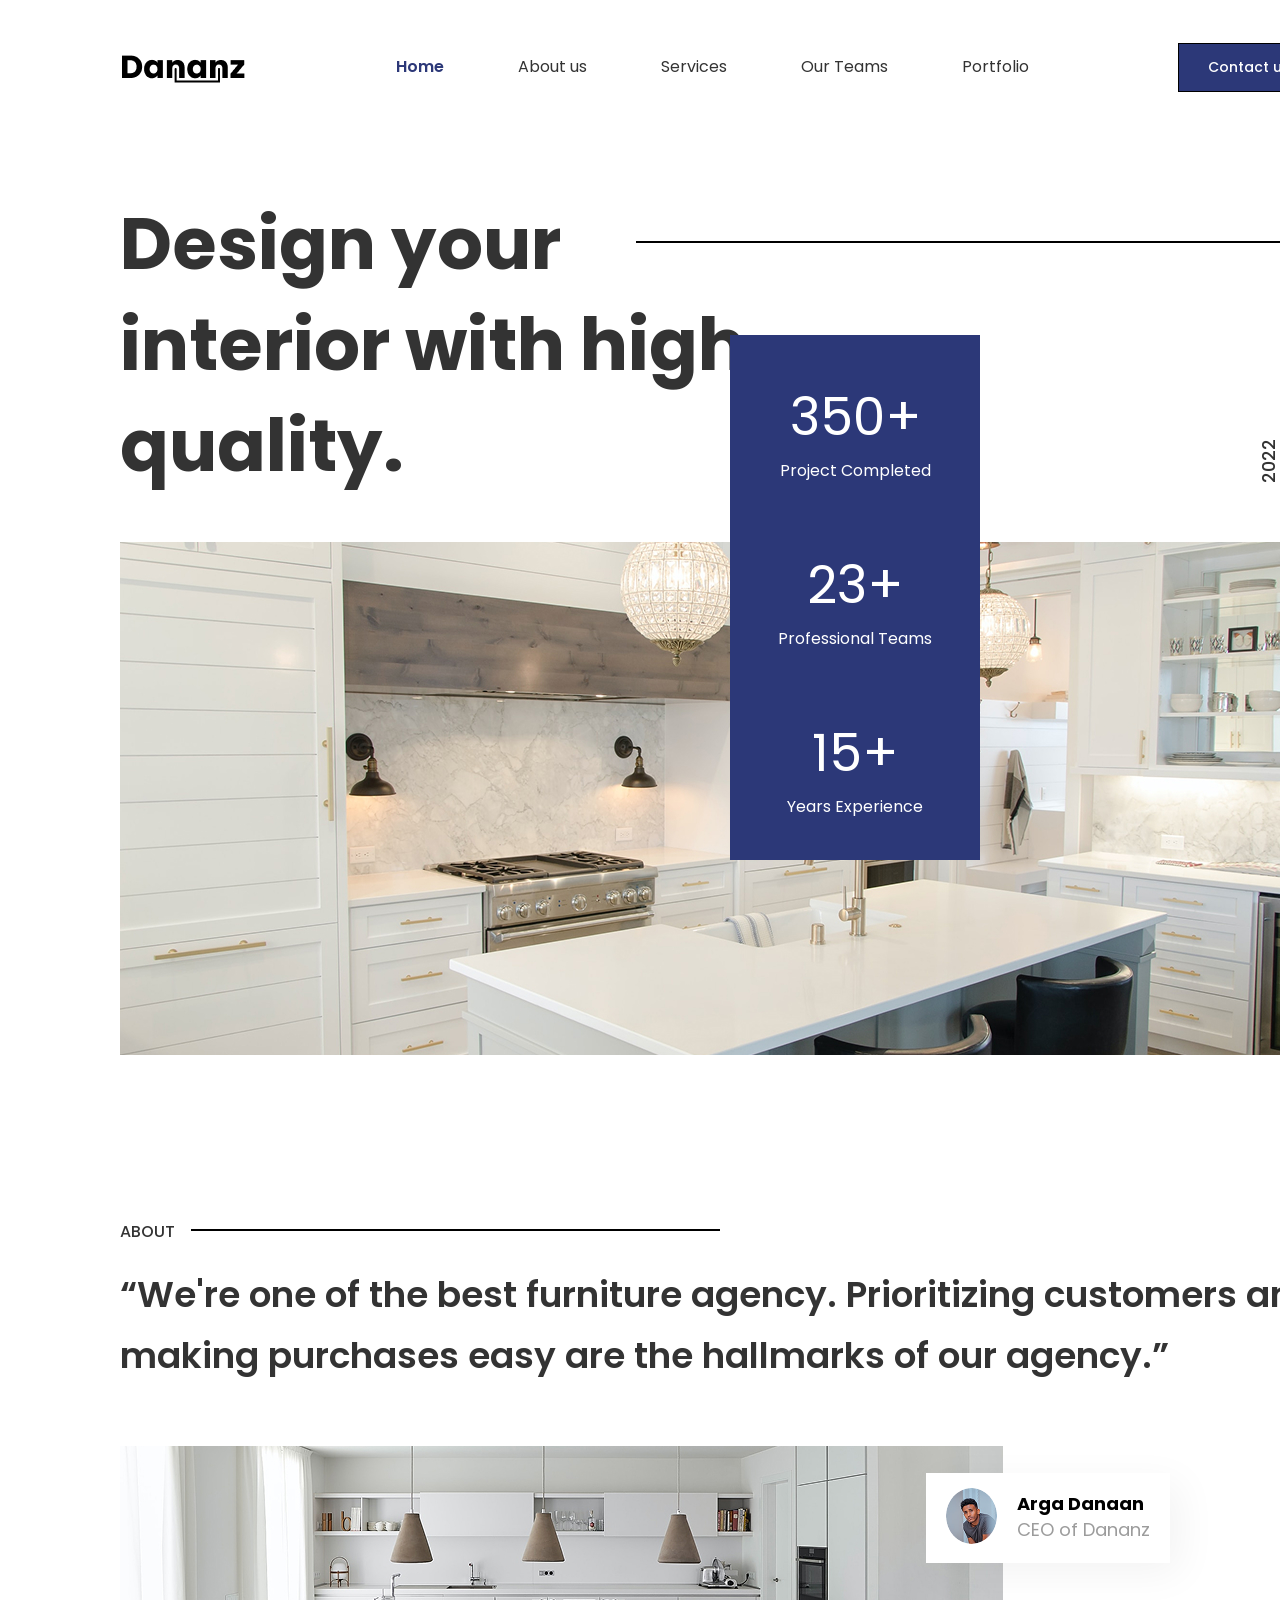
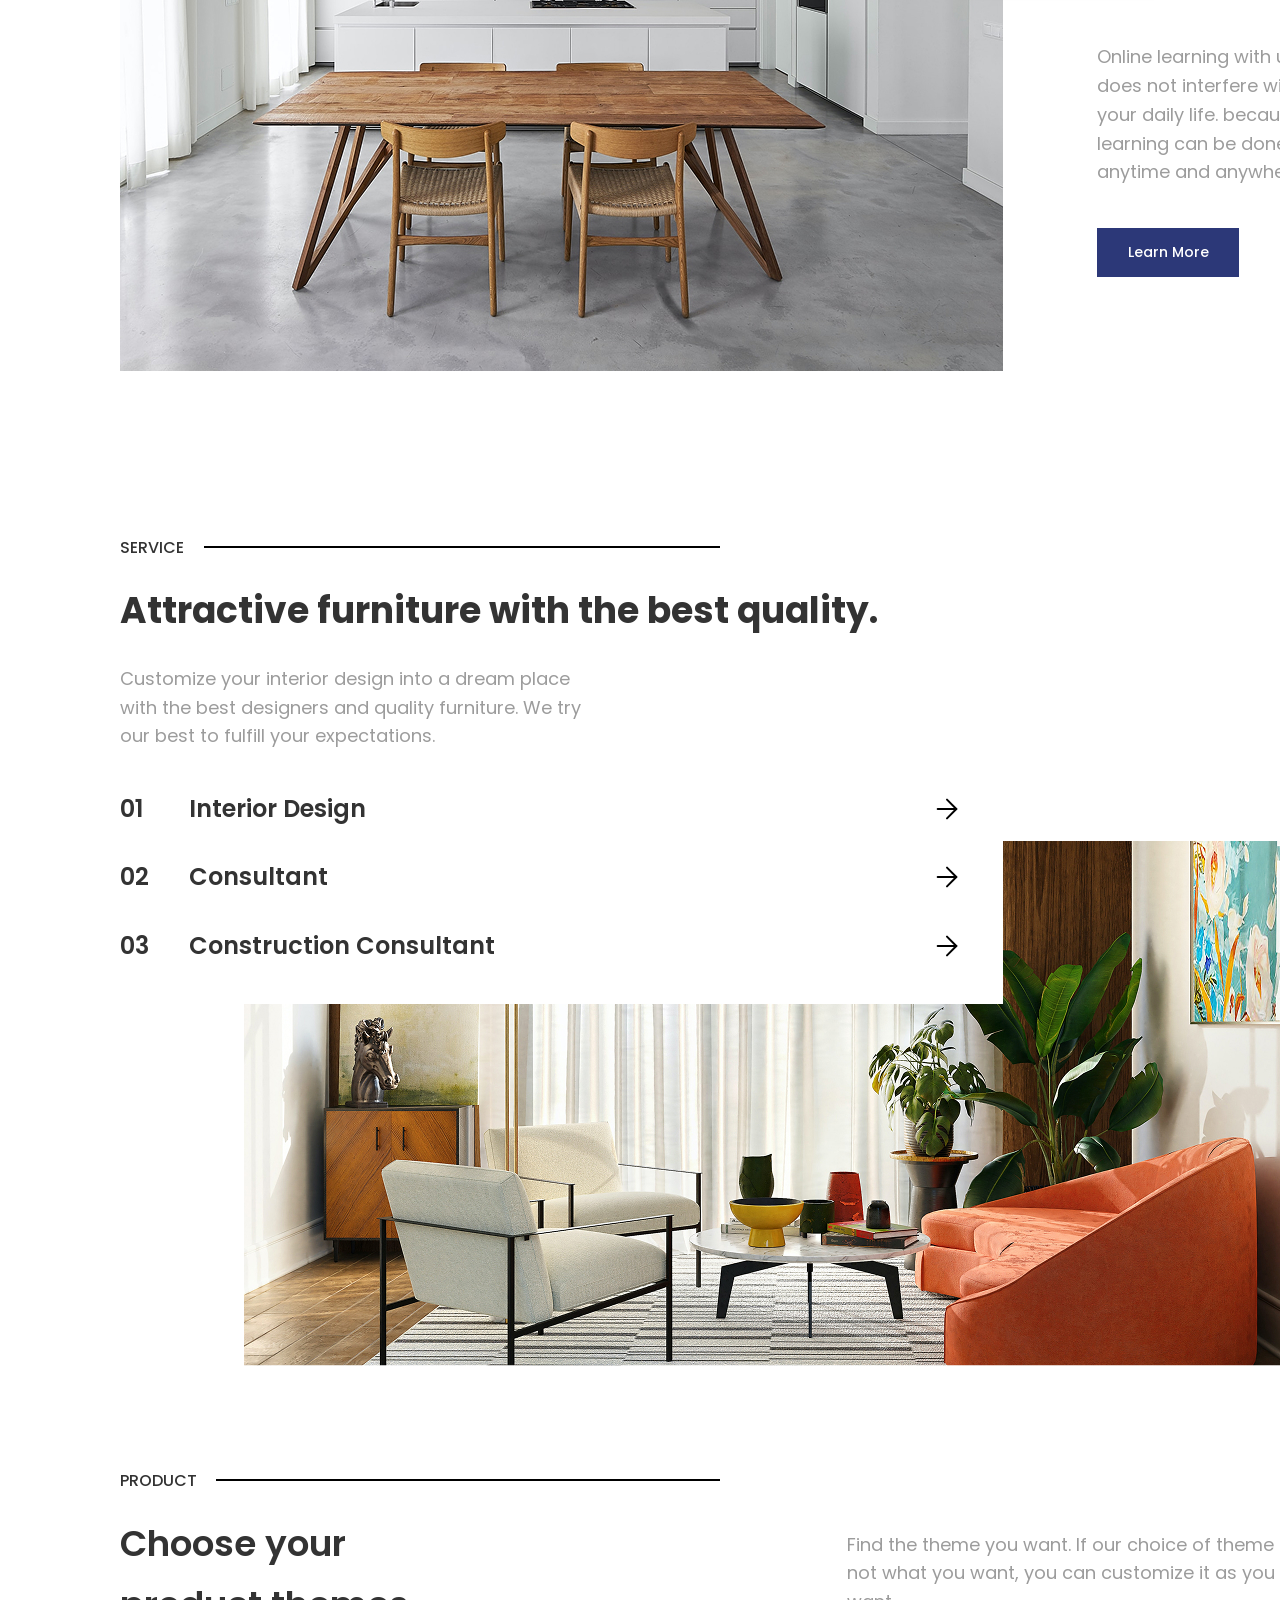
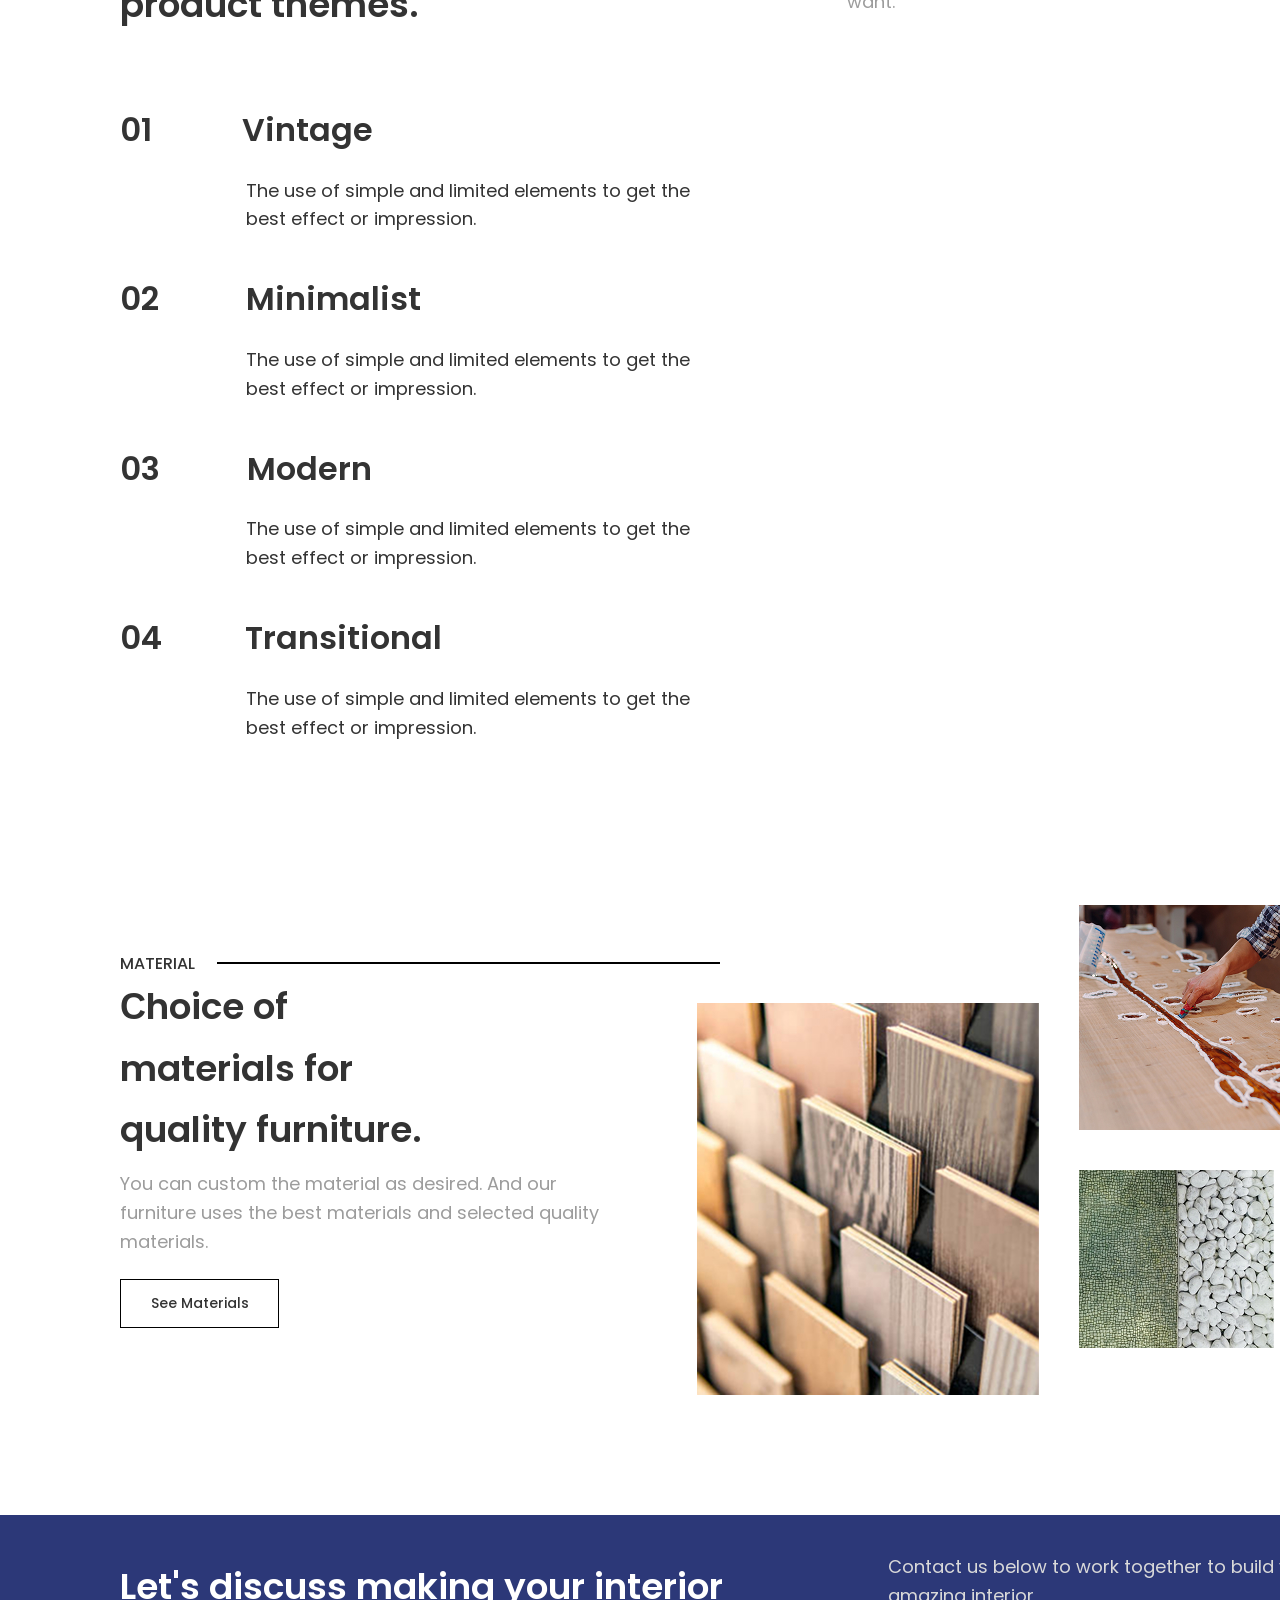
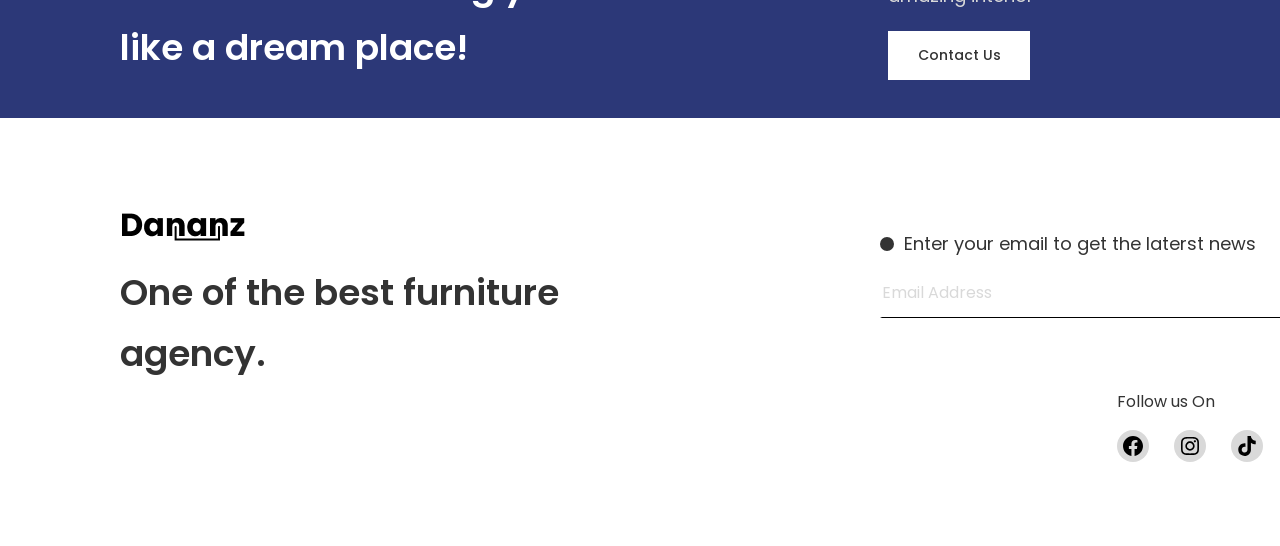
==== index.html @ bb934525 "Created project" ====
<!DOCTYPE html>
<html lang="en">

<head>
    <meta charset="UTF-8">
    <meta name="viewport" content="width=1440">
    <link rel="preconnect" href="https://fonts.googleapis.com">
    <link rel="preconnect" href="https://fonts.gstatic.com" crossorigin>
    <link
        href="https://fonts.googleapis.com/css2?family=Poppins:ital,wght@0,100;0,200;0,300;0,400;0,500;0,600;0,700;0,800;0,900;1,100;1,200;1,300;1,400;1,500;1,600;1,700;1,800;1,900&display=swap"
        rel="stylesheet">
    <link rel="stylesheet" href="https://cdnjs.cloudflare.com/ajax/libs/modern-normalize/3.0.1/modern-normalize.css"
        integrity="sha512-gnAN+RgTMylunXI7AMg+PtcUGpKZFkZJoFIkAWvdPFRrFJz3p2tx4+9xbjILRfN7CzoViMgS8vSf06fSQzWZjA=="
        crossorigin="anonymous" referrerpolicy="no-referrer" />
    <link rel="stylesheet" href="./sass/main.css">
    <title>Dananz</title>
</head>

<body>
    <header class="header">
        <div class="container">
            <div class="header__inner">
                <a class="header__link_logo" href="#"><img src="./images/Home/dananz_logo.png"
                        alt="Dananz logotype"></a>

                <nav class="nav">
                    <ul class="nav__list">
                        <li>
                            <a class="nav__link nav__link--active" href="#">Home</a>
                        </li>
                        <li>
                            <a class="nav__link" href="./about.html">About us</a>
                        </li>
                        <li>
                            <a class="nav__link" href="./services.html">Services</a>
                        </li>
                        <li>
                            <a class="nav__link" href="./team.html">Our Teams</a>
                        </li>
                        <li>
                            <a class="nav__link" href="./portfolio.html">Portfolio</a>
                        </li>
                    </ul>
                </nav>
                <a type="button" class="header__button" href="./contact.html">Contact us</a>
            </div>
        </div>
    </header>
    <main>
        <section class="hero">
            <div class="container">
                <div class="hero__inner">
                    <h1 class="hero__title"><span class="hero__title_line">Design your</span> interior with high
                        quality.
                    </h1>
                    <p class="hero__text">2022<br> All right reserved</p>
                </div>
                <img class="hero__image" src="./images/Home/hero_image.jpg"
                    alt="Kitchen table, sink, gas stove, kitchen set, dishes, lamps">
                <ul class="hero__list">
                    <li>
                        <h3 class="hero__list_title">350+</h3>
                        <p class="hero__list_text">Project Completed</p>
                    </li>
                    <li>
                        <h3 class="hero__list_title">23+</h3>
                        <p class="hero__list_text">Professional Teams</p>
                    </li>
                    <li>
                        <h3 class="hero__list_title">15+</h3>
                        <p class="hero__list_text">Years Experience</p>
                    </li>
                </ul>
            </div>
        </section>
        <section class="about">
            <div class="container">
                <h2 class="about__title">About</h2>
                <h3 class="about__subtitle">“We're one of the best furniture agency. Prioritizing customers and making
                    purchases easy are the
                    hallmarks of our agency.”</h3>
                <div class="about__inner">
                    <div class="about__inner_container">
                        <div>
                            <img class="about__image" src="./images/Home/about_image.jpg"
                                alt="Dining table, chairs, kitchen set, light bulbs, sink">
                        </div>
                        <div>
                            <p class="about__description">Online learning with us does not interfere with your daily
                                life.
                                because learning can be done
                                anytime
                                and anywhere.</p>
                            <a href="./about.html" class="about__button" type="button">Learn More</a>
                        </div>
                    </div>
                    <div class="card">
                        <div>
                            <img class="card__image" src="./images/Home/arga_danaan.png"
                                alt="Arga Dananz, CEO of Dananz">
                        </div>
                        <div>
                            <h3 class="card__title">Arga Danaan</h3>
                            <p class="card__description">CEO of Dananz</p>
                        </div>
                    </div>
                </div>
            </div>
        </section>
        <section class="service">
            <div class="container">
                <div class="service__container">
                    <div class="service__inner">
                        <h2 class="service__title">Service</h2>
                        <h3 class="service__subtitle">Attractive furniture with the best quality.</h3>
                        <p class="service__description">
                            Customize your interior design into a dream place with the best designers and quality
                            furniture.
                            We
                            try our best to fulfill your expectations.
                        </p>
                        <ul class="service__list">
                            <li class="service__item">
                                <p class="service__item_description"><span
                                        class="service__item_description service__item_description--first">01</span>Interior
                                    Design</p>
                                <a class="service__link" href="./services.html#achievement_1"><img
                                        class="service__arrow_img" src="./images/Home/service_arrow.svg" alt="arrow">
                                </a>
                            </li>
                            <li class="service__item">
                                <p class="service__item_description"><span
                                        class="service__item_description service__item_description--right">02</span>Consultant
                                </p>
                                <a class="service__link" href="./services.html#achievement_2">
                                    <img class="service__arrow_img" src="./images/Home/service_arrow.svg" alt="arrow">
                                </a>
                            </li>
                            <li class="service__item">
                                <p class="service__item_description"><span
                                        class="service__item_description service__item_description--right">03</span>Construction
                                    Consultant</p>
                                <a class="service__link" href="./services.html#achievement_3">
                                    <img class="service__arrow_img" src="./images/Home/service_arrow.svg" alt="arrow">
                                </a>
                            </li>
                        </ul>
                    </div>
                    <img class="service__image" src="./images/Home/service_image.jpg"
                        alt="Armchairs, sofa, table with books, lamps, plants, painting, nightstand, curtains">
                </div>
            </div>
        </section>
        <section class="product">
            <div class="container">
                <h2 class="product__title">Product</h2>
                <div class="product__inner">
                    <h3 class="product__subtitle">Choose your product themes.</h3>
                    <p class="product__description">Find the theme you want. If our choice of theme is not what you
                        want, you can customize it as you
                        want.</p>
                </div>
                <ul class="product__list">
                    <li class="product__item">
                        <div class="product__item_container">
                            <h3 class="product__item_title"><span
                                    class="product__item_title product__item_title--first">01</span>Vintage</h3>
                            <a class="product__item_link" href="./portfolio.html#portfolio_vintage">
                                <img src="./images/Home/service_arrow.svg">
                            </a>
                        </div>
                        <p class="product__item_description">The use of simple and limited elements to get the best
                            effect or impression.</p>
                    </li>
                    <li class="product__item">
                        <div class="product__item_container">
                            <h3 class="product__item_title"><span
                                    class="product__item_title product__item_title--right">02</span>Minimalist</h3>
                            <a class="product__item_link" href="./portfolio.html#portfolio_minimalist">
                                <img src="./images/Home/service_arrow.svg">
                            </a>
                        </div>
                        <p class="product__item_description">The use of simple and limited elements to get the best
                            effect or impression.</p>
                    </li>
                    <li class="product__item">
                        <div class="product__item_container">
                            <h3 class="product__item_title"><span
                                    class="product__item_title product__item_title--right">03</span>Modern</h3>
                            <a class="product__item_link" href="./portfolio.html#portfolio_modern">
                                <img src="./images/Home/service_arrow.svg">
                            </a>
                        </div>
                        <p class="product__item_description">The use of simple and limited elements to get the best
                            effect or impression.</p>
                    </li>
                    <li class="product__item">
                        <div class="product__item_container">
                            <h3 class="product__item_title"><span
                                    class="product__item_title product__item_title--fourth">04</span>Transitional</h3>
                            <a class="product__item_link" href="./portfolio.html#portfolio_transitional">
                                <img src="./images/Home/service_arrow.svg">
                            </a>
                        </div>
                        <p class="product__item_description">The use of simple and limited elements to get the best
                            effect or impression.</p>
                    </li>
                </ul>
            </div>
        </section>
        <section class="material">
            <div class="container">
                <div class="material__inner">
                    <h2 class="material__title">Material</h2>
                    <h3 class="material__subtitle">Сhoice of materials for quality furniture.</h3>
                    <p class="material__description">You can custom the material as desired. And our furniture uses the
                        best materials and selected
                        quality materials.</p>
                    <a type="button" class="material__button" type="button">See Materials</a>
                    <img class="material__image material__image--first" src="./images/Home/material_image_1.jpg"
                        alt="Planking">
                    <img class="material__image material__image--second" src="./images/Home/material_image_2.jpg"
                        alt="Applying varnish to the table">
                    <img class="material__image material__image--third" src="./images/Home/material_image_3.jpg"
                        alt="Stones">
                </div>
            </div>
        </section>
        <section class="contact">
            <div class="container">
                <div class="contact__inner">
                    <div>
                        <h2 class="contact__title">Let's discuss making your interior like a dream place!</h2>
                    </div>
                    <div>
                        <p class="contact__description">Contact us below to work together to build your amazing interior
                        </p>
                        <a href="./contact.html" class="contact__button" type="button">Contact Us</a>
                    </div>
                </div>
            </div>
        </section>
    </main>
    <footer class="footer">
        <div class="container">
            <div class="footer__inner">
                <div>
                    <a class="footer__logo" href="#"><img src="./images/Home/dananz_logo.png" alt="Dananz logotype"></a>
                    <h2 class="footer__title">One of the best furniture agency.</h2>
                </div>
                <div>
                    <p class="footer__description">Enter your email to get the laterst news</p>
                    <form class="footer__form">
                        <input class="footer__input" type="email" name="email" placeholder="Email Address">
                        <button class="footer__button" type="submit"></button>
                    </form>
                    <div class="footer__social_container">
                        <p class="footer__social_title">Follow us On</p>
                        <ul class="social__list">
                            <li><a class="social__link" href="#">
                                    <svg class="social__icon">
                                        <use href="./images/Home/socials_icons.svg#icon-facebook" alt="Facebook"></use>
                                    </svg>
                                </a></li>
                            <li><a class="social__link" href="#">
                                    <svg class="social__icon">
                                        <use href="./images/Home/socials_icons.svg#icon-instagram" alt="Instagram">
                                        </use>
                                    </svg>
                                </a></li>
                            <li><a class="social__link" href="#">
                                    <svg class="social__icon">
                                        <use href="./images/Home/socials_icons.svg#icon-tiktok" alt="Tiktok"></use>
                                    </svg>
                                </a></li>
                            <li><a class="social__link" href="#">
                                    <svg class="social__icon">
                                        <use href="./images/Home/socials_icons.svg#icon-youtube" alt="Youtube"></use>
                                    </svg>
                                </a></li>
                        </ul>
                    </div>
                </div>
            </div>
        </div>
    </footer>
</body>

</html>
---- sass/main.css ----
body {
  font-family: "Poppins", sans-serif;
  font-weight: normal;
  letter-spacing: 0%;
  color: #333333;
}

*,
*::after,
*::before {
  box-sizing: border-box;
  margin: 0;
  padding: 0;
}

.container {
  width: 1440px;
  padding: 0 120px;
  margin: 0 auto;
}

ul {
  list-style: none;
}

a {
  text-decoration: none;
}

/* HEADER SECTION */
.header {
  padding-top: 40px;
  padding-bottom: 100px;
}

.header__link_logo {
  display: inline-block;
  width: 126px;
  height: 54px;
}

.header__inner {
  display: flex;
  align-items: center;
  justify-content: space-between;
}

.nav__list {
  display: flex;
  align-items: center;
}
.nav__list li:not(:last-child) {
  margin-right: 74px;
}

.nav__link {
  font-size: 16px;
  line-height: 160%;
  color: #333333;
  transition: font-weight 250ms cubic-bezier(0.4, 0, 0.2, 1), line-height 250ms cubic-bezier(0.4, 0, 0.2, 1), color 250ms cubic-bezier(0.4, 0, 0.2, 1);
}
.nav__link:hover, .nav__link:focus {
  font-weight: 600;
  line-height: 140%;
  color: #2C3878;
}
.nav__link--active {
  font-weight: 600;
  line-height: 140%;
  color: #2C3878;
}

.header__button {
  display: flex;
  align-items: center;
  justify-content: center;
  width: 142px;
  height: 49px;
  font-size: 14px;
  font-weight: 500;
  line-height: 150%;
  background-color: #2C3878;
  border: 1px solid #000000;
  color: #FFFFFF;
  transition: box-shadow 250ms cubic-bezier(0.4, 0, 0.2, 1), transform 250ms cubic-bezier(0.4, 0, 0.2, 1);
}
.header__button:hover, .header__button:focus {
  box-shadow: 0 4px 12px rgba(0, 0, 0, 0.3);
  transform: translateY(-2px);
}

/* HERO SECTION */
.hero {
  position: relative;
  padding-bottom: 160px;
}

.hero__inner {
  position: relative;
}

.hero__title {
  margin-bottom: 46px;
  max-width: 681px;
  font-size: 72px;
  font-weight: bold;
  line-height: 140%;
  color: #333333;
}

.hero__title_line {
  position: relative;
}
.hero__title_line::after {
  content: "";
  position: absolute;
  top: 48px;
  left: 516px;
  width: 683px;
  height: 2px;
  background-color: #000000;
}

.hero__text {
  position: absolute;
  bottom: 75px;
  right: -50px;
  max-width: 178px;
  height: 54px;
  font-size: 18px;
  font-weight: 500;
  line-height: 150%;
  text-transform: uppercase;
  transform: rotate(-90deg);
}

.hero__image {
  max-width: 1200px;
  min-height: 513px;
}

.hero__list {
  position: absolute;
  right: 300px;
  bottom: 360px;
  display: flex;
  flex-direction: column;
  text-align: center;
  justify-content: space-between;
  padding: 40px 48px;
  max-width: 252px;
  min-height: 525px;
  background-color: #2C3878;
}

.hero__list_title {
  font-weight: 400;
  font-size: 52px;
  line-height: 160%;
  color: #FFFFFF;
}

.hero__list_text {
  font-size: 16px;
  line-height: 160%;
  color: #FFFFFF;
}

/* ABOUT SECTION */
.about {
  padding-bottom: 160px;
}

.about__title {
  position: relative;
  margin-bottom: 20px;
  font-size: 16px;
  font-weight: 500;
  line-height: 150%;
  text-transform: uppercase;
}
.about__title::after {
  position: absolute;
  content: "";
  top: 9px;
  left: 71px;
  width: 529px;
  height: 2px;
  background-color: #000000;
}

.about__subtitle {
  margin-bottom: 60px;
  font-size: 36px;
  font-weight: 600;
  line-height: 170%;
  color: #333333;
}

.about__inner {
  position: relative;
}

.about__inner_container {
  display: flex;
  justify-content: space-between;
}
.about__inner_container div:last-child {
  padding-top: 197px;
  padding-bottom: 94px;
}

.about__image {
  max-width: 883px;
  min-height: 525px;
}

.about__description {
  margin-bottom: 40px;
  max-width: 223px;
  min-height: 145px;
  font-size: 18px;
  line-height: 160%;
  color: #9C9C9C;
}

.about__button {
  display: flex;
  align-items: center;
  justify-content: center;
  width: 142px;
  height: 49px;
  background-color: #2C3878;
  border: transparent;
  color: #FFFFFF;
  font-size: 14px;
  font-weight: 500;
  line-height: 150%;
  transition: box-shadow 250ms cubic-bezier(0.4, 0, 0.2, 1), transform 250ms cubic-bezier(0.4, 0, 0.2, 1);
}
.about__button:hover, .about__button:focus {
  box-shadow: 0 4px 12px rgba(0, 0, 0, 0.3);
  transform: translateY(-2px);
}

.card {
  display: flex;
  align-items: center;
  position: absolute;
  top: 27px;
  right: 150px;
  padding: 17px 20px;
  max-width: 276px;
  height: 90px;
  background-color: #FFFFFF;
  box-shadow: 10px 10px 40px 0 rgba(0, 0, 0, 0.05);
}

.card__image {
  margin-right: 20px;
  width: 51px;
  height: 56px;
  border-radius: 50%;
}

.card__title {
  font-size: 18px;
  font-weight: 600px;
  line-height: 140%;
  color: #000000;
}

.card__description {
  font-size: 18px;
  line-height: 160%;
  color: #9C9C9C;
}

/* SERVICE SECTION */
.service {
  padding-bottom: 465px;
}

.service__container {
  position: relative;
}

.service__inner {
  z-index: 999;
  max-width: 883px;
  min-height: 467px;
  padding-right: 40px;
  padding-bottom: 41px;
  background-color: #FFFFFF;
}

.service__title {
  position: relative;
  margin-bottom: 20px;
  font-size: 16px;
  font-weight: 500;
  line-height: 150%;
  text-transform: uppercase;
}
.service__title::after {
  position: absolute;
  content: "";
  top: 10px;
  left: 84px;
  width: 516px;
  height: 2px;
  background-color: #000000;
}

.service__subtitle {
  margin-bottom: 24px;
  font-size: 36px;
  font-weight: 600px;
  line-height: 170%;
}

.service__description {
  margin-bottom: 40px;
  max-width: 471px;
  min-height: 87px;
  font-size: 18px;
  line-height: 160%;
  color: #9C9C9C;
}

.service__list {
  display: flex;
  flex-direction: column;
}

.service__item {
  display: flex;
  align-items: center;
  justify-content: space-between;
}
.service__item:not(:last-child) {
  margin-bottom: 35px;
}

.service__item_description {
  font-size: 24px;
  font-weight: 600;
  line-height: 140%;
}
.service__item_description--right {
  margin-right: 40px;
}
.service__item_description--first {
  margin-right: 46px;
}

.service__image {
  z-index: -999;
  position: absolute;
  top: 305px;
  right: 0;
  max-width: 1076px;
  min-height: 524px;
}

.service__link {
  display: inline-block;
  border-radius: 50%;
  width: 32px;
  height: 32px;
  transition: background-color 200ms cubic-bezier(0.4, 0, 0.2, 1);
}
.service__link:hover, .service__link:focus {
  background-color: #DDD7C0;
}

/* PRODUCT SECTION */
.product {
  padding-bottom: 163px;
}

.product__title {
  position: relative;
  margin-bottom: 20px;
  font-size: 16px;
  font-weight: 500;
  line-height: 150%;
  text-transform: uppercase;
}
.product__title::after {
  position: absolute;
  content: "";
  top: 10px;
  left: 96px;
  width: 504px;
  height: 2px;
  background-color: #000000;
}

.product__subtitle {
  max-width: 337px;
  font-size: 36px;
  font-weight: 600;
  line-height: 170%;
}

.product__description {
  max-width: 473px;
  font-size: 18px;
  line-height: 160%;
  color: #9C9C9C;
}

.product__inner {
  display: flex;
  align-items: center;
  justify-content: space-between;
  margin-bottom: 73px;
}

.product__list {
  display: flex;
  flex-direction: column;
}

.product__item:not(:last-child) {
  margin-bottom: 43px;
}

.product__item_container {
  display: flex;
  align-items: center;
  justify-content: space-between;
  margin-bottom: 24px;
}

.product__item_title {
  font-size: 32px;
  font-weight: 600;
  line-height: 140%;
}
.product__item_title--first {
  margin-right: 90px;
}
.product__item_title--right {
  margin-right: 87px;
}
.product__item_title--fourth {
  margin-right: 83px;
}

.product__item_link {
  display: inline-block;
  width: 32px;
  height: 32px;
  border-radius: 50%;
  transition: background-color 250ms cubic-bezier(0.4, 0, 0.2, 1);
}
.product__item_link:hover, .product__item_link:focus {
  background-color: #DDD7C0;
}

.product__item_description {
  margin-left: 126px;
  max-width: 469px;
  font-size: 18px;
  line-height: 160%;
}

/* MATERIAL SECTION */
.material {
  padding-bottom: 120px;
}

.material__inner {
  position: relative;
  width: 100%;
  height: 490px;
  padding-top: 47px;
}

.material__title {
  position: relative;
  text-transform: uppercase;
  font-size: 16px;
  font-weight: 500;
  line-height: 150%;
}
.material__title::after {
  position: absolute;
  content: "";
  top: 10px;
  left: 97px;
  width: 503px;
  height: 2px;
  background-color: #000000;
}

.material__subtitle {
  margin-bottom: 10px;
  max-width: 348px;
  font-size: 36px;
  font-weight: 600;
  line-height: 170%;
}

.material__description {
  margin-bottom: 23px;
  max-width: 497px;
  font-size: 18px;
  line-height: 160%;
  color: #9C9C9C;
}

.material__button {
  cursor: pointer;
  display: flex;
  align-items: center;
  justify-content: center;
  width: 159px;
  height: 49px;
  font-size: 14px;
  font-weight: 500;
  line-height: 150%;
  border: 1px solid #000000;
  background-color: #FFFFFF;
  transition: box-shadow 250ms cubic-bezier(0.4, 0, 0.2, 1), transform 250ms cubic-bezier(0.4, 0, 0.2, 1);
}
.material__button:hover, .material__button:focus {
  box-shadow: 0 4px 12px rgba(0, 0, 0, 0.3);
  transform: translateY(-2px);
}

.material__image {
  position: absolute;
}
.material__image--first {
  bottom: 0;
  right: 281px;
}
.material__image--second {
  top: 0;
  right: 0;
}
.material__image--third {
  bottom: 47px;
  right: 46px;
}

/* CONTACT SECTION */
.contact {
  padding-top: 38px;
  padding-bottom: 38px;
  background-color: #2C3878;
}

.contact__inner {
  display: flex;
  align-items: center;
  justify-content: space-between;
}

.contact__title {
  max-width: 613px;
  font-size: 36px;
  font-weight: 600;
  line-height: 170%;
  color: #FFFFFF;
}

.contact__description {
  margin-bottom: 20px;
  max-width: 432px;
  font-size: 18px;
  line-height: 160%;
  color: #D9D9D9;
}

.contact__button {
  cursor: pointer;
  display: flex;
  align-items: center;
  justify-content: center;
  width: 142px;
  height: 49px;
  font-size: 14px;
  font-weight: 500;
  line-height: 150%;
  background: #FFFFFF;
  border-color: transparent;
  color: #333333;
  transition: box-shadow 250ms cubic-bezier(0.4, 0, 0.2, 1), transform 250ms cubic-bezier(0.4, 0, 0.2, 1);
}
.contact__button:hover, .contact__button:focus {
  box-shadow: 0 4px 12px rgba(0, 0, 0, 0.3);
  transform: translateY(-2px);
}

/* FOOTER SECTION */
.footer {
  padding-top: 80px;
  padding-bottom: 84px;
}

.footer__logo {
  display: inline-block;
  margin-bottom: 10px;
  width: 126px;
  height: 54px;
}

.footer__title {
  max-width: 481px;
  font-size: 36px;
  font-weight: 600;
  line-height: 170%;
}

.footer__description {
  position: relative;
  display: flex;
  align-items: center;
  margin-bottom: 16px;
  margin-left: 24px;
  max-width: 356px;
  font-size: 18px;
  line-height: 160%;
}
.footer__description::before {
  position: absolute;
  content: "";
  left: -24px;
  width: 14px;
  height: 14px;
  border-radius: 50%;
  background-color: #333333;
}

.footer__form {
  position: relative;
  margin-bottom: 39px;
  max-width: 440px;
}

.footer__input {
  width: 440px;
  padding-top: 7px;
  padding-bottom: 15px;
  border-color: transparent;
  border-bottom: 1px solid #000000;
}
.footer__input::-moz-placeholder {
  color: #D9D9D9;
}
.footer__input::placeholder {
  color: #D9D9D9;
}
.footer__input:hover, .footer__input:focus {
  outline: none;
}

.footer__button {
  cursor: pointer;
  position: absolute;
  top: 0;
  right: 5px;
  width: 23px;
  height: 9px;
  background-color: transparent;
  border-color: transparent;
  background-image: url("../images/Home/footer_arrow.svg");
  background-position: center;
  background-repeat: no-repeat;
  background-size: cover;
}

.footer__social_title {
  margin-bottom: 15px;
  font-size: 16px;
  line-height: 160%;
}

.social__list {
  display: flex;
  align-items: center;
}
.social__list li:not(:last-child) {
  margin-right: 25px;
}

.social__link {
  display: flex;
  align-items: center;
  justify-content: center;
  width: 32px;
  height: 32px;
  border-radius: 50%;
  background-color: #D9D9D9;
  transition: background-color 250ms cubic-bezier(0.4, 0, 0.2, 1), fill 250ms cubic-bezier(0.4, 0, 0.2, 1);
}
.social__link:hover, .social__link:focus {
  background-color: #2C3878;
}

.social__icon {
  width: 24px;
  height: 24px;
}

.social__link:hover .social__icon,
.social__link:focus .social__icon {
  fill: #FFFFFF;
}

.footer__inner {
  display: flex;
  justify-content: space-between;
}
.footer__inner div:last-child {
  padding-top: 32px;
}

.footer__social_container {
  max-width: 203px;
  margin-left: auto;
}

.facebook_link {
  display: flex;
  align-items: center;
  justify-content: center;
  width: 32px;
  height: 32px;
  border-radius: 50%;
  background-color: #9C9C9C;
}

.hero_about {
  text-align: center;
  padding-bottom: 100px;
}

.hero_about__title {
  margin-bottom: 36px;
  font-size: 56px;
  font-weight: 700;
  line-height: 140%;
  color: #000000;
}

.hero_about__description {
  display: inline-block;
  margin-bottom: 86px;
  max-width: 582px;
  font-size: 18px;
  line-height: 160%;
  color: #000000;
}

.hero__about_image {
  max-width: 1200px;
  min-height: 513px;
}

/* ACHIEVEMENT SECTION */
.achievement {
  padding-bottom: 100px;
}

.achievement__title {
  position: relative;
  margin-bottom: 20px;
  text-transform: uppercase;
  font-size: 16px;
  font-weight: 500;
  line-height: 150%;
  color: #000000;
}
.achievement__title::after {
  position: absolute;
  content: "";
  top: 10px;
  left: 136px;
  width: 464px;
  height: 2px;
  background-color: #000000;
}

.achievement__subtitle {
  margin-bottom: 56px;
  max-width: 738px;
  font-size: 36px;
  font-weight: 600;
  line-height: 170%;
  color: #000000;
}

.achievement__inner {
  display: flex;
  align-items: center;
  justify-content: space-between;
}

.achievement__image {
  max-width: 883px;
  min-height: 525px;
}

.achievement__list {
  display: flex;
  flex-direction: column;
  text-align: center;
  justify-content: space-between;
  max-width: 252px;
  min-height: 525px;
  padding: 40px 48px 44px 48px;
  background-color: #2C3878;
}
.achievement__list li:not(:last-child) {
  margin-bottom: 57px;
}

.achievement__list__title {
  font-size: 52px;
  font-weight: 400;
  line-height: 160%;
  color: #FFFFFF;
}

.achievement__list__description {
  font-size: 16px;
  line-height: 160%;
  color: #FFFFFF;
}

/* SERVICE SECTION */
.services {
  padding-bottom: 100px;
}

.services__title {
  position: relative;
  margin-bottom: 20px;
  text-transform: uppercase;
  font-size: 16px;
  font-weight: 500;
  line-height: 150%;
  color: #000000;
}
.services__title::after {
  position: absolute;
  content: "";
  top: 9px;
  left: 84px;
  width: 516px;
  height: 2px;
  background-color: #000000;
}

.services__subtitle {
  margin-bottom: 25px;
  font-size: 36px;
  font-weight: 600;
  line-height: 170%;
}

.services__description {
  margin-bottom: 40px;
  max-width: 471px;
  font-size: 18px;
  line-height: 160%;
  color: #9C9C9C;
}

.services__list {
  display: flex;
  align-items: center;
  justify-content: space-between;
}

.services__item {
  display: flex;
  flex-direction: column;
  justify-content: space-between;
  align-items: center;
  max-width: 388px;
  min-height: 295px;
  padding: 20px 27px 22px 27px;
  box-shadow: 0 0 5px 1px rgba(0, 0, 0, 0.1);
}

.services__icon {
  display: inline-block;
  width: 63px;
  height: 63px;
  border-radius: 50%;
  background-color: #D9D9D9;
}

.services__item_title {
  font-size: 24px;
  font-weight: 600;
  line-height: 140%;
}

.services__item_description {
  max-width: 334px;
  font-size: 18px;
  line-height: 160%;
  color: #9C9C9C;
}

.services_hero {
  text-align: center;
  padding-bottom: 100px;
}

.services_hero__title {
  margin-bottom: 36px;
  font-size: 56px;
  font-weight: 700;
  line-height: 140%;
  color: #000000;
}

.services_hero__description {
  display: inline-block;
  margin-bottom: 57px;
  max-width: 518px;
  font-size: 18px;
  line-height: 160%;
  color: #000000;
}

.services_hero__image {
  max-width: 1200px;
  min-height: 513px;
}

/* ACHIEVEMENTS SECTION */
.achievements {
  padding-bottom: 100px;
}

.achievements__title {
  position: relative;
  margin-bottom: 40px;
  text-transform: uppercase;
  font-size: 16px;
  font-weight: 500;
  line-height: 150%;
  color: #000000;
}
.achievements__title::after {
  position: absolute;
  content: "";
  top: 9px;
  left: 136px;
  width: 464px;
  height: 2px;
  background-color: #000000;
}

.achievements__list {
  display: flex;
  flex-direction: column;
}
.achievements__list li:not(:last-child) {
  margin-bottom: 40px;
}

.achievements__inner {
  display: flex;
  align-items: center;
  justify-content: space-between;
}

.achievements__image {
  max-width: 746px;
  min-height: 365px;
}

.achievements__description {
  display: flex;
  flex-direction: column;
  justify-content: space-between;
  max-width: 334px;
  min-height: 170px;
}

.achievements__description_title {
  font-size: 24px;
  font-weight: 600;
  line-height: 140%;
}

.achievements__description_text {
  font-size: 18px;
  line-height: 160%;
  color: #9C9C9C;
}

.team {
  text-align: center;
  padding-bottom: 100px;
}

.team__title {
  margin-bottom: 36px;
  font-size: 56px;
  font-weight: 700;
  line-height: 140%;
  color: #000000;
}

.team__description {
  display: inline-block;
  max-width: 518px;
  margin-bottom: 57px;
  font-size: 18px;
  line-height: 160%;
  color: #000000;
}

.team__image {
  max-width: 1200px;
  min-height: 513px;
}

/* DESIGNER SECTION */
.designer {
  padding-bottom: 100px;
}

.designer__title {
  position: relative;
  margin-bottom: 20px;
  text-transform: uppercase;
  font-size: 16px;
  font-weight: 500;
  line-height: 150%;
  color: #000000;
}
.designer__title::after {
  position: absolute;
  content: "";
  top: 10px;
  left: 93px;
  width: 507px;
  height: 2px;
  background-color: #000000;
}

.designer__subtitle {
  margin-bottom: 24px;
  font-size: 36px;
  font-weight: 600px;
  line-height: 170%;
}

.designer__description {
  margin-bottom: 79px;
  max-width: 471px;
  font-size: 18px;
  line-height: 160%;
  color: #9C9C9C;
}

.designer__list {
  display: flex;
  flex-wrap: wrap;
  margin-top: -24px;
  margin-left: -24px;
}

.designer__item {
  flex-basis: calc(25% - 24px);
  margin-top: 24px;
  margin-left: 24px;
  padding-top: 14px;
  max-width: 282px;
  min-height: 400px;
  background-color: #2C3878;
}

.designer__item_inner {
  position: relative;
  display: flex;
  justify-content: end;
}

.designer__image {
  max-width: 282px;
  height: 386px;
}

.designer__card {
  position: absolute;
  display: flex;
  flex-direction: column;
  justify-content: space-between;
  right: 12px;
  left: 12px;
  bottom: 12px;
  max-width: 258px;
  min-height: 96px;
  padding: 18px 58px 18px 16px;
  background-color: #FFFFFF;
}

.designer__card_title {
  font-size: 24px;
  font-weight: 600;
  line-height: 140%;
}

.designer__card_description {
  font-size: 16px;
  line-height: 160%;
  color: #9C9C9C;
}

.portfolio_hero {
  text-align: center;
  padding-bottom: 100px;
}

.portfolio_hero__title {
  margin-bottom: 36px;
  font-size: 56px;
  font-weight: 700;
  line-height: 140%;
  color: #000000;
}

.portfolio_hero__description {
  display: inline-block;
  margin-bottom: 57px;
  max-width: 518px;
  font-size: 18px;
  line-height: 160%;
  color: #000000;
}

.portfolio_hero__image {
  max-width: 1200px;
  min-height: 513px;
}

/* PORTFOLIO SECTION */
.portfolio {
  padding-bottom: 120px;
}

.portfolio__title {
  position: relative;
  margin-bottom: 40px;
  text-transform: uppercase;
  font-size: 16px;
  font-weight: 500;
  line-height: 150%;
  color: #000000;
}
.portfolio__title::after {
  position: absolute;
  content: "";
  top: 10px;
  left: 89px;
  width: 511px;
  height: 2px;
  background-color: #000000;
}

.portfolio__list {
  display: flex;
  flex-direction: column;
}
.portfolio__list li:not(:last-child) {
  margin-bottom: 40px;
}

.portfolio__item {
  display: flex;
  align-items: center;
  justify-content: space-between;
  position: relative;
}
.portfolio__item--reverse {
  flex-direction: row-reverse;
}

.portfolio__image {
  max-width: 883px;
  min-height: 525px;
}

.portfolio__item_container {
  max-width: 223px;
  padding-top: 156px;
  padding-bottom: 81px;
}

.portfolio__item_title {
  margin-bottom: 20px;
  font-size: 24px;
  font-weight: 600;
  line-height: 140%;
}

.portfolio__item_decription {
  margin-bottom: 40px;
  font-size: 18px;
  line-height: 160%;
  color: #9C9C9C;
}

.portfolio__item_button {
  display: flex;
  align-items: center;
  justify-content: center;
  width: 129px;
  height: 49px;
  border: 1px solid #000000;
  background-color: #2C3878;
  color: #FFFFFF;
  font-size: 14px;
  font-weight: 500;
  line-height: 150%;
  transition: box-shadow 250ms cubic-bezier(0.4, 0, 0.2, 1), transform 250ms cubic-bezier(0.4, 0, 0.2, 1);
}
.portfolio__item_button:hover, .portfolio__item_button:focus {
  box-shadow: 0 4px 12px rgba(0, 0, 0, 0.3);
  transform: translateY(-2px);
}

.portfolio__card {
  position: absolute;
  display: flex;
  align-items: center;
  top: 25px;
  right: 108px;
  padding: 17px 20px;
  width: 276px;
  height: 90px;
  background-color: #FFFFFF;
  box-shadow: 10px 10px 40px 0px rgba(0, 0, 0, 0.05);
}
.portfolio__card--reverse {
  left: 121px;
}

.portfolio__card_image {
  margin-right: 20px;
}

.portfolio__card_title {
  font-size: 18px;
  font-weight: 600;
  line-height: 140%;
  color: #000000;
}

.portfolio__card_description {
  font-size: 18px;
  line-height: 160%;
  color: #9C9C9C;
}

.contact_hero {
  text-align: center;
  padding-bottom: 100px;
}

.contact_hero__title {
  margin-bottom: 40px;
  font-size: 56px;
  font-weight: 700;
  line-height: 140%;
  color: #000000;
}

.contact_hero__description {
  display: inline-block;
  margin-bottom: 51px;
  max-width: 518px;
  font-size: 18px;
  line-height: 160%;
  color: #000000;
}

.form {
  text-align: start;
  display: flex;
  flex-direction: column;
  margin: 0 auto;
  max-width: 839px;
}

.form__label {
  margin-bottom: 9px;
  font-size: 18px;
  font-weight: 500;
  line-height: 150%;
}

.form__inner {
  display: flex;
  align-items: center;
  justify-content: space-between;
}

.form__inner div {
  display: flex;
  flex-direction: column;
  margin-bottom: 20px;
}

.form__input_name {
  width: 413px;
  height: 62px;
  padding-top: 18px;
  padding-bottom: 18px;
  padding-left: 32px;
  font-size: 16px;
  line-height: 160%;
}
.form__input_name::-moz-placeholder {
  color: #9C9C9C;
}
.form__input_name::placeholder {
  color: #9C9C9C;
}

.form__input_email {
  margin-bottom: 19px;
  height: 62px;
  padding-top: 18px;
  padding-bottom: 18px;
  padding-left: 32px;
  font-size: 16px;
  line-height: 160%;
}
.form__input_email::-moz-placeholder {
  color: #9C9C9C;
}
.form__input_email::placeholder {
  color: #9C9C9C;
}

.form__input_phone {
  width: 839px;
  height: 62px;
  padding-top: 18px;
  padding-bottom: 18px;
  padding-left: 104px;
  font-size: 16px;
  line-height: 160%;
}
.form__input_phone::-moz-placeholder {
  color: #9C9C9C;
}
.form__input_phone::placeholder {
  color: #9C9C9C;
}

.form__phone_comtainer {
  position: relative;
  margin-bottom: 19px;
}

.form__select {
  position: absolute;
  top: 17px;
  left: 32px;
  width: 48px;
  height: 27px;
  border-color: transparent;
  outline: none;
}

.form__input_message {
  margin-bottom: 40px;
  height: 178px;
  padding-top: 20px;
  padding-left: 32px;
  padding-bottom: 132px;
  font-size: 16px;
  line-height: 160%;
}
.form__input_message::-moz-placeholder {
  color: #9C9C9C;
}
.form__input_message::placeholder {
  color: #9C9C9C;
}

.form__button {
  cursor: pointer;
  display: flex;
  align-items: center;
  justify-content: center;
  margin: 0 auto;
  width: 168px;
  height: 49px;
  font-size: 14px;
  font-weight: 500;
  line-height: 150%;
  border: 1px solid #000000;
  background-color: #2C3878;
  color: #FFFFFF;
  transition: box-shadow 250ms cubic-bezier(0.4, 0, 0.2, 1), transform 250ms cubic-bezier(0.4, 0, 0.2, 1);
}
.form__button:hover, .form__button:focus {
  box-shadow: 0 4px 12px rgba(0, 0, 0, 0.3);
  transform: translateY(-2px);
}

/* LOCATION SECTION */
.location {
  padding-bottom: 101px;
}

.location__inner {
  display: flex;
  justify-content: space-between;
}

.location__title {
  position: relative;
  margin-bottom: 20px;
  text-transform: uppercase;
  font-size: 16px;
  font-weight: 500;
  line-height: 150%;
  color: #000000;
}
.location__title::after {
  position: absolute;
  content: "";
  top: 10px;
  left: 90px;
  width: 510px;
  height: 2px;
  background-color: #000000;
}

.location__subtitle {
  margin-bottom: 24px;
  font-size: 36px;
  font-weight: 600;
  line-height: 170%;
}

.location__description {
  margin-bottom: 39px;
  font-size: 18px;
  line-height: 160%;
  color: #9C9C9C;
}

.location__email {
  margin-bottom: 33px;
}

.location__email_title {
  margin-bottom: 10px;
  font-size: 24px;
  font-weight: 600;
  line-height: 140%;
}

.location__email_description {
  font-size: 18px;
  line-height: 160%;
  color: #9C9C9C;
}

.location__phone_title {
  margin-bottom: 10px;
  font-size: 24px;
  font-weight: 600;
  line-height: 140%;
}

.location__phone_description {
  font-size: 18px;
  line-height: 160%;
  color: #9C9C9C;
}

.location__list {
  display: flex;
  flex-wrap: wrap;
  margin-top: -30px;
  margin-left: -30px;
  width: 728px;
}

.location__item {
  flex-basis: calc(50% - 30px);
  margin-top: 30px;
  margin-left: 30px;
  width: 334px;
}

.location__item_title {
  margin-bottom: 30px;
  font-size: 24px;
  font-weight: 600;
  line-height: 140%;
}

.location__item_description {
  font-size: 18px;
  line-height: 160%;
  color: #9C9C9C;
}

.minimalist {
  padding-bottom: 100px;
}

.minimalist__inner {
  text-align: center;
}

.minimalist__title {
  margin-bottom: 40px;
  font-size: 56px;
  font-weight: 700;
  line-height: 140%;
  color: #000000;
}

.minimalist__subtitle {
  display: inline-block;
  margin-bottom: 53px;
  max-width: 518px;
  font-size: 18px;
  line-height: 160%;
  color: #000000;
}

.minimalist__image {
  margin-bottom: 100px;
  max-width: 1200px;
  min-height: 513px;
}

.minimalist__description_title {
  margin-bottom: 24px;
  font-size: 24px;
  font-weight: 600;
  line-height: 140%;
}

.minimalist__description_container {
  display: flex;
  align-items: center;
  justify-content: space-between;
  margin-bottom: 82px;
}
.minimalist__description_container div {
  width: 584px;
}

.minimalist__description {
  margin-bottom: 30px;
  font-size: 18px;
  line-height: 160%;
  color: #9C9C9C;
}
.minimalist__description--margin {
  margin-top: 60px;
  margin-bottom: 0px;
}
.minimalist__description--bottom {
  margin-bottom: 0px;
}

.minimalist__span {
  margin-right: 80px;
}

.minimalist__list {
  display: flex;
  flex-wrap: wrap;
  margin-top: -32px;
  margin-left: -32px;
}

.minimalist__item {
  margin-top: 32px;
  margin-left: 32px;
  flex-basis: calc(50% - 32px);
}/*# sourceMappingURL=main.css.map */
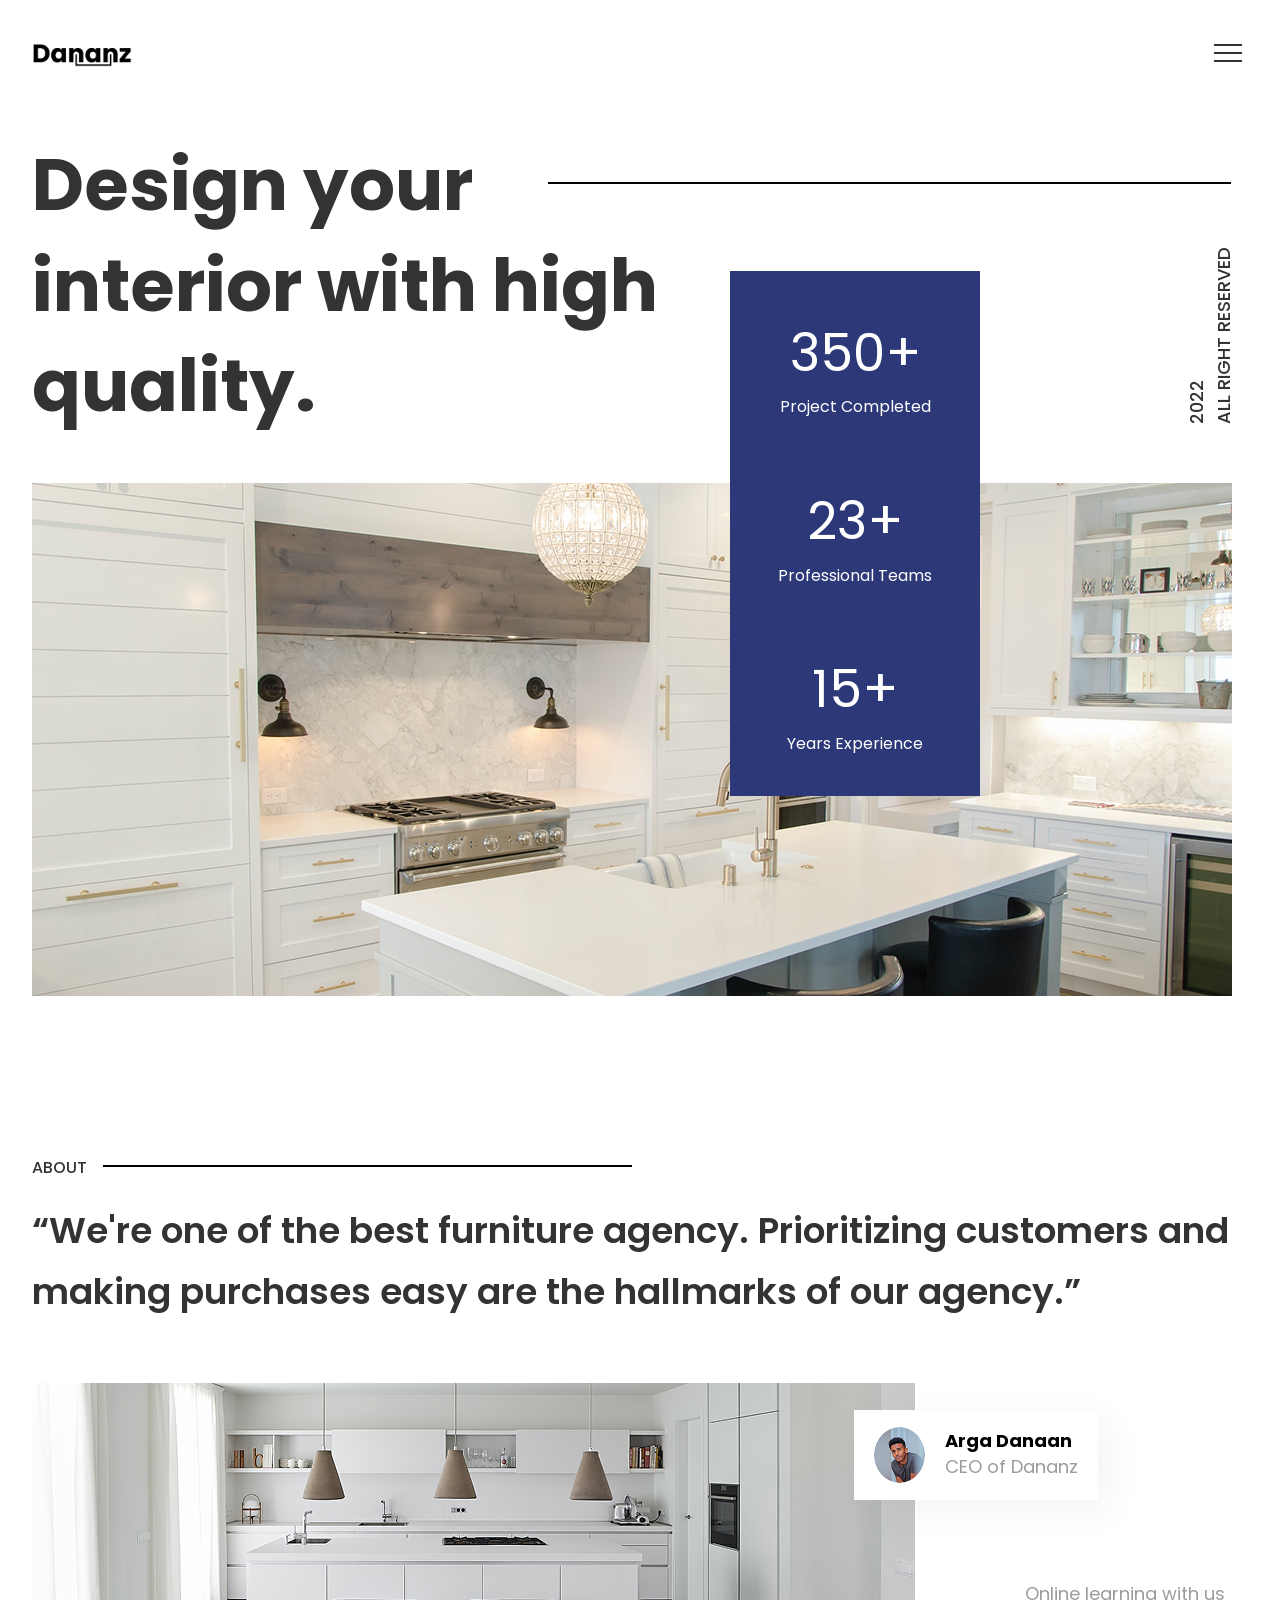
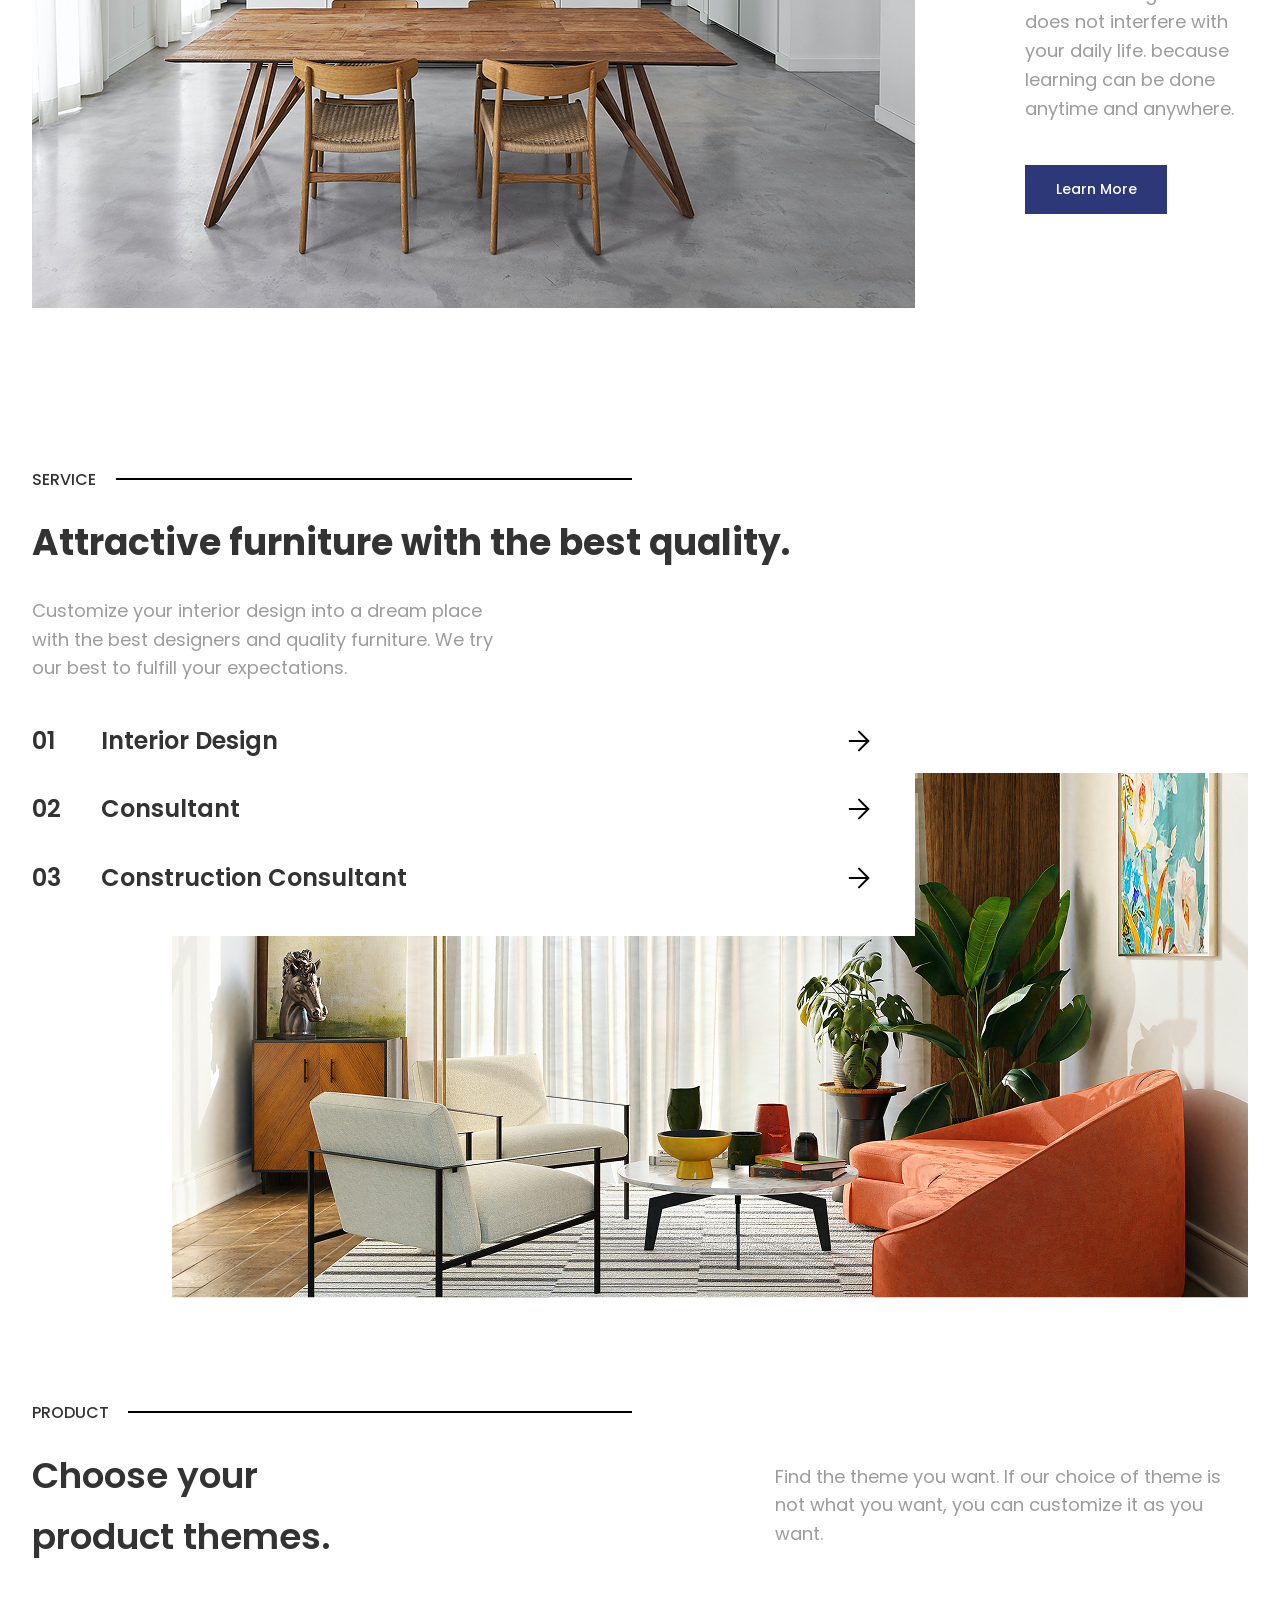
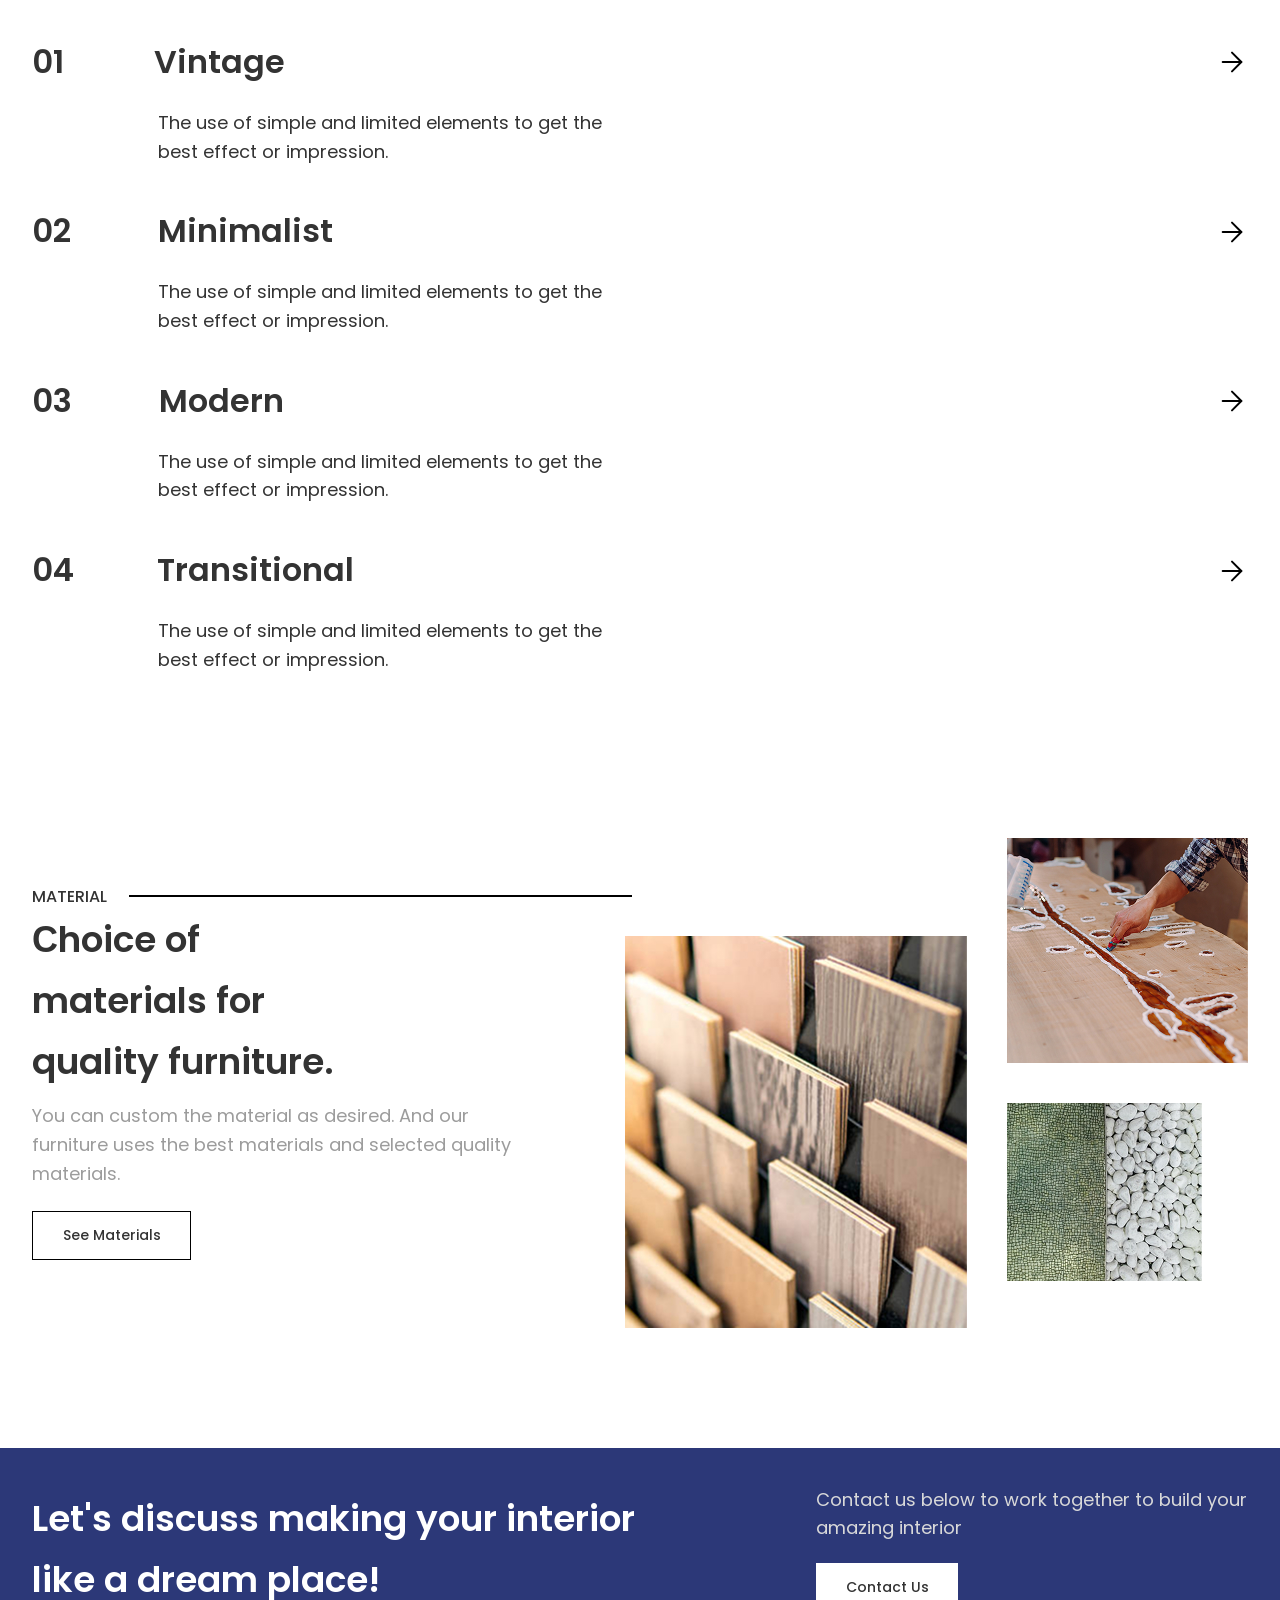
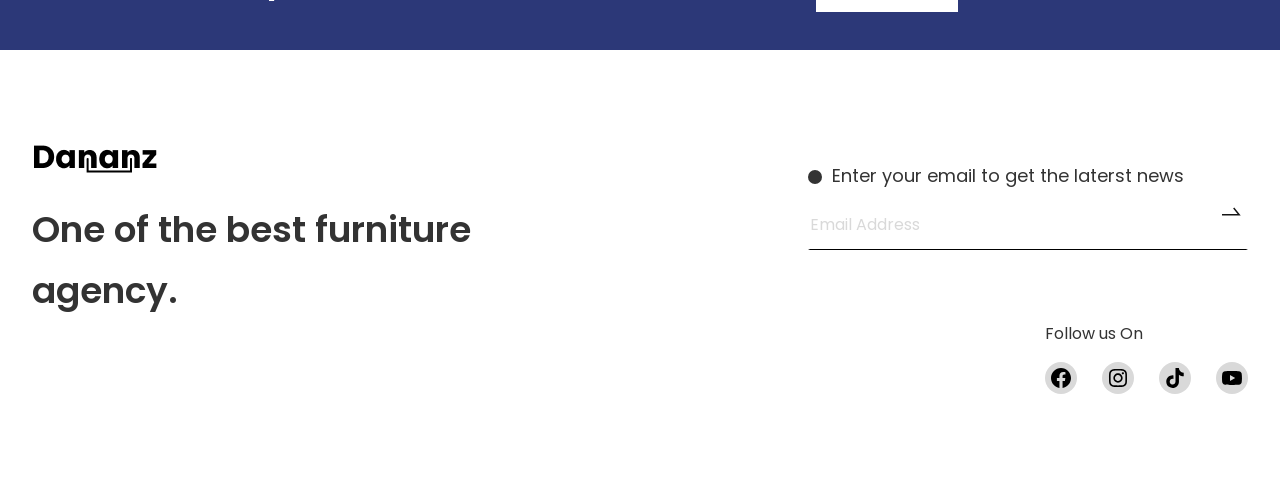
==== commit 1fd7cf62: "feat: add responsive header with mobile navigation" ====
--- a/index.html
+++ b/index.html
@@ -1,289 +1,432 @@
-<!DOCTYPE html>
+<!doctype html>
 <html lang="en">
+  <head>
+    <meta charset="UTF-8" />
+    <meta name="viewport" content="width=device-width, initial-scale=1.0" />
+    <link rel="preconnect" href="https://fonts.googleapis.com" />
+    <link rel="preconnect" href="https://fonts.gstatic.com" crossorigin />
+    <link
+      href="https://fonts.googleapis.com/css2?family=Poppins:ital,wght@0,100;0,200;0,300;0,400;0,500;0,600;0,700;0,800;0,900;1,100;1,200;1,300;1,400;1,500;1,600;1,700;1,800;1,900&display=swap"
+      rel="stylesheet"
+    />
+    <link
+      rel="stylesheet"
+      href="https://cdnjs.cloudflare.com/ajax/libs/modern-normalize/3.0.1/modern-normalize.css"
+      integrity="sha512-gnAN+RgTMylunXI7AMg+PtcUGpKZFkZJoFIkAWvdPFRrFJz3p2tx4+9xbjILRfN7CzoViMgS8vSf06fSQzWZjA=="
+      crossorigin="anonymous"
+      referrerpolicy="no-referrer"
+    />
+    <link rel="stylesheet" href="./sass/main.css" />
+    <title>Dananz</title>
+  </head>
 
-<head>
-    <meta charset="UTF-8">
-    <meta name="viewport" content="width=1440">
-    <link rel="preconnect" href="https://fonts.googleapis.com">
-    <link rel="preconnect" href="https://fonts.gstatic.com" crossorigin>
-    <link
-        href="https://fonts.googleapis.com/css2?family=Poppins:ital,wght@0,100;0,200;0,300;0,400;0,500;0,600;0,700;0,800;0,900;1,100;1,200;1,300;1,400;1,500;1,600;1,700;1,800;1,900&display=swap"
-        rel="stylesheet">
-    <link rel="stylesheet" href="https://cdnjs.cloudflare.com/ajax/libs/modern-normalize/3.0.1/modern-normalize.css"
-        integrity="sha512-gnAN+RgTMylunXI7AMg+PtcUGpKZFkZJoFIkAWvdPFRrFJz3p2tx4+9xbjILRfN7CzoViMgS8vSf06fSQzWZjA=="
-        crossorigin="anonymous" referrerpolicy="no-referrer" />
-    <link rel="stylesheet" href="./sass/main.css">
-    <title>Dananz</title>
-</head>
+  <body>
+    <header class="header">
+      <div class="container">
+        <div class="header__inner">
+          <a class="header__link_logo" href="./index.html">
+            <img src="./images/Home/dananz_logo.png" alt="Dananz logotype" />
+          </a>
 
-<body>
-    <header class="header">
-        <div class="container">
-            <div class="header__inner">
-                <a class="header__link_logo" href="#"><img src="./images/Home/dananz_logo.png"
-                        alt="Dananz logotype"></a>
+          <button
+            class="header__menu_button"
+            type="button"
+            aria-label="Open navigation menu"
+            aria-expanded="false"
+            aria-controls="header-menu"
+          >
+            <span></span>
+            <span></span>
+            <span></span>
+          </button>
 
-                <nav class="nav">
-                    <ul class="nav__list">
-                        <li>
-                            <a class="nav__link nav__link--active" href="#">Home</a>
-                        </li>
-                        <li>
-                            <a class="nav__link" href="./about.html">About us</a>
-                        </li>
-                        <li>
-                            <a class="nav__link" href="./services.html">Services</a>
-                        </li>
-                        <li>
-                            <a class="nav__link" href="./team.html">Our Teams</a>
-                        </li>
-                        <li>
-                            <a class="nav__link" href="./portfolio.html">Portfolio</a>
-                        </li>
-                    </ul>
-                </nav>
-                <a type="button" class="header__button" href="./contact.html">Contact us</a>
-            </div>
-        </div>
+          <div class="header__menu" id="header-menu">
+            <nav class="nav" aria-label="Main navigation">
+              <ul class="nav__list">
+                <li>
+                  <a class="nav__link nav__link--active" href="./index.html"
+                    >Home</a
+                  >
+                </li>
+                <li>
+                  <a class="nav__link" href="./about.html">About us</a>
+                </li>
+                <li>
+                  <a class="nav__link" href="./services.html">Services</a>
+                </li>
+                <li>
+                  <a class="nav__link" href="./team.html">Our Teams</a>
+                </li>
+                <li>
+                  <a class="nav__link" href="./portfolio.html">Portfolio</a>
+                </li>
+              </ul>
+            </nav>
+
+            <a class="header__button" href="./contact.html"> Contact us </a>
+          </div>
+        </div>
+      </div>
     </header>
+
     <main>
-        <section class="hero">
-            <div class="container">
-                <div class="hero__inner">
-                    <h1 class="hero__title"><span class="hero__title_line">Design your</span> interior with high
-                        quality.
-                    </h1>
-                    <p class="hero__text">2022<br> All right reserved</p>
-                </div>
-                <img class="hero__image" src="./images/Home/hero_image.jpg"
-                    alt="Kitchen table, sink, gas stove, kitchen set, dishes, lamps">
-                <ul class="hero__list">
-                    <li>
-                        <h3 class="hero__list_title">350+</h3>
-                        <p class="hero__list_text">Project Completed</p>
-                    </li>
-                    <li>
-                        <h3 class="hero__list_title">23+</h3>
-                        <p class="hero__list_text">Professional Teams</p>
-                    </li>
-                    <li>
-                        <h3 class="hero__list_title">15+</h3>
-                        <p class="hero__list_text">Years Experience</p>
-                    </li>
-                </ul>
-            </div>
-        </section>
-        <section class="about">
-            <div class="container">
-                <h2 class="about__title">About</h2>
-                <h3 class="about__subtitle">“We're one of the best furniture agency. Prioritizing customers and making
-                    purchases easy are the
-                    hallmarks of our agency.”</h3>
-                <div class="about__inner">
-                    <div class="about__inner_container">
-                        <div>
-                            <img class="about__image" src="./images/Home/about_image.jpg"
-                                alt="Dining table, chairs, kitchen set, light bulbs, sink">
-                        </div>
-                        <div>
-                            <p class="about__description">Online learning with us does not interfere with your daily
-                                life.
-                                because learning can be done
-                                anytime
-                                and anywhere.</p>
-                            <a href="./about.html" class="about__button" type="button">Learn More</a>
-                        </div>
-                    </div>
-                    <div class="card">
-                        <div>
-                            <img class="card__image" src="./images/Home/arga_danaan.png"
-                                alt="Arga Dananz, CEO of Dananz">
-                        </div>
-                        <div>
-                            <h3 class="card__title">Arga Danaan</h3>
-                            <p class="card__description">CEO of Dananz</p>
-                        </div>
-                    </div>
-                </div>
-            </div>
-        </section>
-        <section class="service">
-            <div class="container">
-                <div class="service__container">
-                    <div class="service__inner">
-                        <h2 class="service__title">Service</h2>
-                        <h3 class="service__subtitle">Attractive furniture with the best quality.</h3>
-                        <p class="service__description">
-                            Customize your interior design into a dream place with the best designers and quality
-                            furniture.
-                            We
-                            try our best to fulfill your expectations.
-                        </p>
-                        <ul class="service__list">
-                            <li class="service__item">
-                                <p class="service__item_description"><span
-                                        class="service__item_description service__item_description--first">01</span>Interior
-                                    Design</p>
-                                <a class="service__link" href="./services.html#achievement_1"><img
-                                        class="service__arrow_img" src="./images/Home/service_arrow.svg" alt="arrow">
-                                </a>
-                            </li>
-                            <li class="service__item">
-                                <p class="service__item_description"><span
-                                        class="service__item_description service__item_description--right">02</span>Consultant
-                                </p>
-                                <a class="service__link" href="./services.html#achievement_2">
-                                    <img class="service__arrow_img" src="./images/Home/service_arrow.svg" alt="arrow">
-                                </a>
-                            </li>
-                            <li class="service__item">
-                                <p class="service__item_description"><span
-                                        class="service__item_description service__item_description--right">03</span>Construction
-                                    Consultant</p>
-                                <a class="service__link" href="./services.html#achievement_3">
-                                    <img class="service__arrow_img" src="./images/Home/service_arrow.svg" alt="arrow">
-                                </a>
-                            </li>
-                        </ul>
-                    </div>
-                    <img class="service__image" src="./images/Home/service_image.jpg"
-                        alt="Armchairs, sofa, table with books, lamps, plants, painting, nightstand, curtains">
-                </div>
-            </div>
-        </section>
-        <section class="product">
-            <div class="container">
-                <h2 class="product__title">Product</h2>
-                <div class="product__inner">
-                    <h3 class="product__subtitle">Choose your product themes.</h3>
-                    <p class="product__description">Find the theme you want. If our choice of theme is not what you
-                        want, you can customize it as you
-                        want.</p>
-                </div>
-                <ul class="product__list">
-                    <li class="product__item">
-                        <div class="product__item_container">
-                            <h3 class="product__item_title"><span
-                                    class="product__item_title product__item_title--first">01</span>Vintage</h3>
-                            <a class="product__item_link" href="./portfolio.html#portfolio_vintage">
-                                <img src="./images/Home/service_arrow.svg">
-                            </a>
-                        </div>
-                        <p class="product__item_description">The use of simple and limited elements to get the best
-                            effect or impression.</p>
-                    </li>
-                    <li class="product__item">
-                        <div class="product__item_container">
-                            <h3 class="product__item_title"><span
-                                    class="product__item_title product__item_title--right">02</span>Minimalist</h3>
-                            <a class="product__item_link" href="./portfolio.html#portfolio_minimalist">
-                                <img src="./images/Home/service_arrow.svg">
-                            </a>
-                        </div>
-                        <p class="product__item_description">The use of simple and limited elements to get the best
-                            effect or impression.</p>
-                    </li>
-                    <li class="product__item">
-                        <div class="product__item_container">
-                            <h3 class="product__item_title"><span
-                                    class="product__item_title product__item_title--right">03</span>Modern</h3>
-                            <a class="product__item_link" href="./portfolio.html#portfolio_modern">
-                                <img src="./images/Home/service_arrow.svg">
-                            </a>
-                        </div>
-                        <p class="product__item_description">The use of simple and limited elements to get the best
-                            effect or impression.</p>
-                    </li>
-                    <li class="product__item">
-                        <div class="product__item_container">
-                            <h3 class="product__item_title"><span
-                                    class="product__item_title product__item_title--fourth">04</span>Transitional</h3>
-                            <a class="product__item_link" href="./portfolio.html#portfolio_transitional">
-                                <img src="./images/Home/service_arrow.svg">
-                            </a>
-                        </div>
-                        <p class="product__item_description">The use of simple and limited elements to get the best
-                            effect or impression.</p>
-                    </li>
-                </ul>
-            </div>
-        </section>
-        <section class="material">
-            <div class="container">
-                <div class="material__inner">
-                    <h2 class="material__title">Material</h2>
-                    <h3 class="material__subtitle">Сhoice of materials for quality furniture.</h3>
-                    <p class="material__description">You can custom the material as desired. And our furniture uses the
-                        best materials and selected
-                        quality materials.</p>
-                    <a type="button" class="material__button" type="button">See Materials</a>
-                    <img class="material__image material__image--first" src="./images/Home/material_image_1.jpg"
-                        alt="Planking">
-                    <img class="material__image material__image--second" src="./images/Home/material_image_2.jpg"
-                        alt="Applying varnish to the table">
-                    <img class="material__image material__image--third" src="./images/Home/material_image_3.jpg"
-                        alt="Stones">
-                </div>
-            </div>
-        </section>
-        <section class="contact">
-            <div class="container">
-                <div class="contact__inner">
-                    <div>
-                        <h2 class="contact__title">Let's discuss making your interior like a dream place!</h2>
-                    </div>
-                    <div>
-                        <p class="contact__description">Contact us below to work together to build your amazing interior
-                        </p>
-                        <a href="./contact.html" class="contact__button" type="button">Contact Us</a>
-                    </div>
-                </div>
-            </div>
-        </section>
+      <section class="hero">
+        <div class="container">
+          <div class="hero__inner">
+            <h1 class="hero__title">
+              <span class="hero__title_line">Design your</span> interior with
+              high quality.
+            </h1>
+            <p class="hero__text">
+              2022<br />
+              All right reserved
+            </p>
+          </div>
+          <img
+            class="hero__image"
+            src="./images/Home/hero_image.jpg"
+            alt="Kitchen table, sink, gas stove, kitchen set, dishes, lamps"
+          />
+          <ul class="hero__list">
+            <li>
+              <h3 class="hero__list_title">350+</h3>
+              <p class="hero__list_text">Project Completed</p>
+            </li>
+            <li>
+              <h3 class="hero__list_title">23+</h3>
+              <p class="hero__list_text">Professional Teams</p>
+            </li>
+            <li>
+              <h3 class="hero__list_title">15+</h3>
+              <p class="hero__list_text">Years Experience</p>
+            </li>
+          </ul>
+        </div>
+      </section>
+      <section class="about">
+        <div class="container">
+          <h2 class="about__title">About</h2>
+          <h3 class="about__subtitle">
+            “We're one of the best furniture agency. Prioritizing customers and
+            making purchases easy are the hallmarks of our agency.”
+          </h3>
+          <div class="about__inner">
+            <div class="about__inner_container">
+              <div>
+                <img
+                  class="about__image"
+                  src="./images/Home/about_image.jpg"
+                  alt="Dining table, chairs, kitchen set, light bulbs, sink"
+                />
+              </div>
+              <div>
+                <p class="about__description">
+                  Online learning with us does not interfere with your daily
+                  life. because learning can be done anytime and anywhere.
+                </p>
+                <a href="./about.html" class="about__button" type="button"
+                  >Learn More</a
+                >
+              </div>
+            </div>
+            <div class="card">
+              <div>
+                <img
+                  class="card__image"
+                  src="./images/Home/arga_danaan.png"
+                  alt="Arga Dananz, CEO of Dananz"
+                />
+              </div>
+              <div>
+                <h3 class="card__title">Arga Danaan</h3>
+                <p class="card__description">CEO of Dananz</p>
+              </div>
+            </div>
+          </div>
+        </div>
+      </section>
+      <section class="service">
+        <div class="container">
+          <div class="service__container">
+            <div class="service__inner">
+              <h2 class="service__title">Service</h2>
+              <h3 class="service__subtitle">
+                Attractive furniture with the best quality.
+              </h3>
+              <p class="service__description">
+                Customize your interior design into a dream place with the best
+                designers and quality furniture. We try our best to fulfill your
+                expectations.
+              </p>
+              <ul class="service__list">
+                <li class="service__item">
+                  <p class="service__item_description">
+                    <span
+                      class="service__item_description service__item_description--first"
+                      >01</span
+                    >Interior Design
+                  </p>
+                  <a class="service__link" href="./services.html#achievement_1"
+                    ><img
+                      class="service__arrow_img"
+                      src="./images/Home/service_arrow.svg"
+                      alt="arrow"
+                    />
+                  </a>
+                </li>
+                <li class="service__item">
+                  <p class="service__item_description">
+                    <span
+                      class="service__item_description service__item_description--right"
+                      >02</span
+                    >Consultant
+                  </p>
+                  <a class="service__link" href="./services.html#achievement_2">
+                    <img
+                      class="service__arrow_img"
+                      src="./images/Home/service_arrow.svg"
+                      alt="arrow"
+                    />
+                  </a>
+                </li>
+                <li class="service__item">
+                  <p class="service__item_description">
+                    <span
+                      class="service__item_description service__item_description--right"
+                      >03</span
+                    >Construction Consultant
+                  </p>
+                  <a class="service__link" href="./services.html#achievement_3">
+                    <img
+                      class="service__arrow_img"
+                      src="./images/Home/service_arrow.svg"
+                      alt="arrow"
+                    />
+                  </a>
+                </li>
+              </ul>
+            </div>
+            <img
+              class="service__image"
+              src="./images/Home/service_image.jpg"
+              alt="Armchairs, sofa, table with books, lamps, plants, painting, nightstand, curtains"
+            />
+          </div>
+        </div>
+      </section>
+      <section class="product">
+        <div class="container">
+          <h2 class="product__title">Product</h2>
+          <div class="product__inner">
+            <h3 class="product__subtitle">Choose your product themes.</h3>
+            <p class="product__description">
+              Find the theme you want. If our choice of theme is not what you
+              want, you can customize it as you want.
+            </p>
+          </div>
+          <ul class="product__list">
+            <li class="product__item">
+              <div class="product__item_container">
+                <h3 class="product__item_title">
+                  <span class="product__item_title product__item_title--first"
+                    >01</span
+                  >Vintage
+                </h3>
+                <a
+                  class="product__item_link"
+                  href="./portfolio.html#portfolio_vintage"
+                >
+                  <img src="./images/Home/service_arrow.svg" />
+                </a>
+              </div>
+              <p class="product__item_description">
+                The use of simple and limited elements to get the best effect or
+                impression.
+              </p>
+            </li>
+            <li class="product__item">
+              <div class="product__item_container">
+                <h3 class="product__item_title">
+                  <span class="product__item_title product__item_title--right"
+                    >02</span
+                  >Minimalist
+                </h3>
+                <a
+                  class="product__item_link"
+                  href="./portfolio.html#portfolio_minimalist"
+                >
+                  <img src="./images/Home/service_arrow.svg" />
+                </a>
+              </div>
+              <p class="product__item_description">
+                The use of simple and limited elements to get the best effect or
+                impression.
+              </p>
+            </li>
+            <li class="product__item">
+              <div class="product__item_container">
+                <h3 class="product__item_title">
+                  <span class="product__item_title product__item_title--right"
+                    >03</span
+                  >Modern
+                </h3>
+                <a
+                  class="product__item_link"
+                  href="./portfolio.html#portfolio_modern"
+                >
+                  <img src="./images/Home/service_arrow.svg" />
+                </a>
+              </div>
+              <p class="product__item_description">
+                The use of simple and limited elements to get the best effect or
+                impression.
+              </p>
+            </li>
+            <li class="product__item">
+              <div class="product__item_container">
+                <h3 class="product__item_title">
+                  <span class="product__item_title product__item_title--fourth"
+                    >04</span
+                  >Transitional
+                </h3>
+                <a
+                  class="product__item_link"
+                  href="./portfolio.html#portfolio_transitional"
+                >
+                  <img src="./images/Home/service_arrow.svg" />
+                </a>
+              </div>
+              <p class="product__item_description">
+                The use of simple and limited elements to get the best effect or
+                impression.
+              </p>
+            </li>
+          </ul>
+        </div>
+      </section>
+      <section class="material">
+        <div class="container">
+          <div class="material__inner">
+            <h2 class="material__title">Material</h2>
+            <h3 class="material__subtitle">
+              Сhoice of materials for quality furniture.
+            </h3>
+            <p class="material__description">
+              You can custom the material as desired. And our furniture uses the
+              best materials and selected quality materials.
+            </p>
+            <a type="button" class="material__button" type="button"
+              >See Materials</a
+            >
+            <img
+              class="material__image material__image--first"
+              src="./images/Home/material_image_1.jpg"
+              alt="Planking"
+            />
+            <img
+              class="material__image material__image--second"
+              src="./images/Home/material_image_2.jpg"
+              alt="Applying varnish to the table"
+            />
+            <img
+              class="material__image material__image--third"
+              src="./images/Home/material_image_3.jpg"
+              alt="Stones"
+            />
+          </div>
+        </div>
+      </section>
+      <section class="contact">
+        <div class="container">
+          <div class="contact__inner">
+            <div>
+              <h2 class="contact__title">
+                Let's discuss making your interior like a dream place!
+              </h2>
+            </div>
+            <div>
+              <p class="contact__description">
+                Contact us below to work together to build your amazing interior
+              </p>
+              <a href="./contact.html" class="contact__button" type="button"
+                >Contact Us</a
+              >
+            </div>
+          </div>
+        </div>
+      </section>
     </main>
     <footer class="footer">
-        <div class="container">
-            <div class="footer__inner">
-                <div>
-                    <a class="footer__logo" href="#"><img src="./images/Home/dananz_logo.png" alt="Dananz logotype"></a>
-                    <h2 class="footer__title">One of the best furniture agency.</h2>
-                </div>
-                <div>
-                    <p class="footer__description">Enter your email to get the laterst news</p>
-                    <form class="footer__form">
-                        <input class="footer__input" type="email" name="email" placeholder="Email Address">
-                        <button class="footer__button" type="submit"></button>
-                    </form>
-                    <div class="footer__social_container">
-                        <p class="footer__social_title">Follow us On</p>
-                        <ul class="social__list">
-                            <li><a class="social__link" href="#">
-                                    <svg class="social__icon">
-                                        <use href="./images/Home/socials_icons.svg#icon-facebook" alt="Facebook"></use>
-                                    </svg>
-                                </a></li>
-                            <li><a class="social__link" href="#">
-                                    <svg class="social__icon">
-                                        <use href="./images/Home/socials_icons.svg#icon-instagram" alt="Instagram">
-                                        </use>
-                                    </svg>
-                                </a></li>
-                            <li><a class="social__link" href="#">
-                                    <svg class="social__icon">
-                                        <use href="./images/Home/socials_icons.svg#icon-tiktok" alt="Tiktok"></use>
-                                    </svg>
-                                </a></li>
-                            <li><a class="social__link" href="#">
-                                    <svg class="social__icon">
-                                        <use href="./images/Home/socials_icons.svg#icon-youtube" alt="Youtube"></use>
-                                    </svg>
-                                </a></li>
-                        </ul>
-                    </div>
-                </div>
-            </div>
-        </div>
+      <div class="container">
+        <div class="footer__inner">
+          <div>
+            <a class="footer__logo" href="#"
+              ><img src="./images/Home/dananz_logo.png" alt="Dananz logotype"
+            /></a>
+            <h2 class="footer__title">One of the best furniture agency.</h2>
+          </div>
+          <div>
+            <p class="footer__description">
+              Enter your email to get the laterst news
+            </p>
+            <form class="footer__form">
+              <input
+                class="footer__input"
+                type="email"
+                name="email"
+                placeholder="Email Address"
+              />
+              <button class="footer__button" type="submit"></button>
+            </form>
+            <div class="footer__social_container">
+              <p class="footer__social_title">Follow us On</p>
+              <ul class="social__list">
+                <li>
+                  <a class="social__link" href="#">
+                    <svg class="social__icon">
+                      <use
+                        href="./images/Home/socials_icons.svg#icon-facebook"
+                        alt="Facebook"
+                      ></use>
+                    </svg>
+                  </a>
+                </li>
+                <li>
+                  <a class="social__link" href="#">
+                    <svg class="social__icon">
+                      <use
+                        href="./images/Home/socials_icons.svg#icon-instagram"
+                        alt="Instagram"
+                      ></use>
+                    </svg>
+                  </a>
+                </li>
+                <li>
+                  <a class="social__link" href="#">
+                    <svg class="social__icon">
+                      <use
+                        href="./images/Home/socials_icons.svg#icon-tiktok"
+                        alt="Tiktok"
+                      ></use>
+                    </svg>
+                  </a>
+                </li>
+                <li>
+                  <a class="social__link" href="#">
+                    <svg class="social__icon">
+                      <use
+                        href="./images/Home/socials_icons.svg#icon-youtube"
+                        alt="Youtube"
+                      ></use>
+                    </svg>
+                  </a>
+                </li>
+              </ul>
+            </div>
+          </div>
+        </div>
+      </div>
     </footer>
-</body>
-
-</html>+    <script src="./js/menu.js" defer></script>
+  </body>
+</html>
--- a/sass/main.css
+++ b/sass/main.css
@@ -14,9 +14,26 @@
 }
 
 .container {
-  width: 1440px;
-  padding: 0 120px;
+  width: 100%;
+  min-width: 0;
+  padding: 0 16px;
   margin: 0 auto;
+}
+@media screen and (min-width: 375px) {
+  .container {
+    padding: 0 20px;
+  }
+}
+@media screen and (min-width: 768px) {
+  .container {
+    padding: 0 32px;
+  }
+}
+@media screen and (min-width: 1440px) {
+  .container {
+    max-width: 1440px;
+    padding: 0 120px;
+  }
 }
 
 ul {
@@ -27,46 +44,159 @@
   text-decoration: none;
 }
 
+img {
+  display: block;
+  max-width: 100%;
+  height: auto;
+}
+
+/* HEADER SECTION */
 /* HEADER SECTION */
 .header {
-  padding-top: 40px;
-  padding-bottom: 100px;
+  position: relative;
+  z-index: 100;
+  padding: 20px 0 40px;
+}
+@media screen and (min-width: 768px) {
+  .header {
+    padding: 32px 0 60px;
+  }
+}
+@media screen and (min-width: 1440px) {
+  .header {
+    padding: 40px 0 100px;
+  }
+}
+
+.header__inner {
+  display: flex;
+  align-items: center;
+  justify-content: space-between;
+  gap: 24px;
 }
 
 .header__link_logo {
-  display: inline-block;
-  width: 126px;
-  height: 54px;
-}
-
-.header__inner {
-  display: flex;
-  align-items: center;
-  justify-content: space-between;
+  display: block;
+  flex-shrink: 0;
+  width: 100px;
+}
+.header__link_logo img {
+  width: 100%;
+  height: auto;
+}
+@media screen and (min-width: 1440px) {
+  .header__link_logo {
+    width: 126px;
+  }
+}
+
+.header__menu_button {
+  position: relative;
+  z-index: 2;
+  display: flex;
+  flex-direction: column;
+  justify-content: center;
+  gap: 6px;
+  width: 40px;
+  height: 40px;
+  padding: 6px;
+  border: none;
+  background: transparent;
+  cursor: pointer;
+}
+.header__menu_button span {
+  display: block;
+  width: 100%;
+  height: 2px;
+  background-color: #333333;
+  transition: transform 250ms ease, opacity 250ms ease;
+}
+.header__menu_button[aria-expanded=true] span:first-child {
+  transform: translateY(8px) rotate(45deg);
+}
+.header__menu_button[aria-expanded=true] span:nth-child(2) {
+  opacity: 0;
+}
+.header__menu_button[aria-expanded=true] span:last-child {
+  transform: translateY(-8px) rotate(-45deg);
+}
+@media screen and (min-width: 1440px) {
+  .header__menu_button {
+    display: none;
+  }
+}
+
+.header__menu {
+  position: absolute;
+  top: 100%;
+  left: 0;
+  width: 100%;
+  padding: 32px 16px;
+  background-color: #FFFFFF;
+  box-shadow: 0 10px 20px rgba(0, 0, 0, 0.08);
+  visibility: hidden;
+  opacity: 0;
+  pointer-events: none;
+  transform: translateY(-10px);
+  transition: opacity 250ms ease, transform 250ms ease, visibility 250ms ease;
+}
+.header__menu.is-open {
+  visibility: visible;
+  opacity: 1;
+  pointer-events: auto;
+  transform: translateY(0);
+}
+@media screen and (min-width: 768px) {
+  .header__menu {
+    padding: 40px 32px;
+  }
+}
+@media screen and (min-width: 1440px) {
+  .header__menu {
+    position: static;
+    display: flex;
+    align-items: center;
+    justify-content: flex-end;
+    gap: 40px;
+    flex: 1;
+    min-width: 0;
+    width: auto;
+    padding: 0;
+    margin-left: 0;
+    background-color: transparent;
+    box-shadow: none;
+    visibility: visible;
+    opacity: 1;
+    pointer-events: auto;
+    transform: none;
+    transition: none;
+  }
 }
 
 .nav__list {
   display: flex;
-  align-items: center;
-}
-.nav__list li:not(:last-child) {
-  margin-right: 74px;
+  flex-direction: column;
+  align-items: center;
+  gap: 24px;
+  margin-bottom: 32px;
+}
+@media screen and (min-width: 1440px) {
+  .nav__list {
+    flex-direction: row;
+    align-items: center;
+    gap: 32px;
+    margin-bottom: 0;
+  }
 }
 
 .nav__link {
   font-size: 16px;
-  line-height: 160%;
+  line-height: 1.6;
   color: #333333;
-  transition: font-weight 250ms cubic-bezier(0.4, 0, 0.2, 1), line-height 250ms cubic-bezier(0.4, 0, 0.2, 1), color 250ms cubic-bezier(0.4, 0, 0.2, 1);
-}
-.nav__link:hover, .nav__link:focus {
-  font-weight: 600;
-  line-height: 140%;
-  color: #2C3878;
-}
-.nav__link--active {
-  font-weight: 600;
-  line-height: 140%;
+  transition: color 250ms ease;
+}
+.nav__link:hover, .nav__link:focus, .nav__link--active {
+  font-weight: 600;
   color: #2C3878;
 }
 
@@ -76,17 +206,28 @@
   justify-content: center;
   width: 142px;
   height: 49px;
+  margin: 0 auto;
   font-size: 14px;
   font-weight: 500;
-  line-height: 150%;
+  line-height: 1.5;
+  color: #FFFFFF;
   background-color: #2C3878;
   border: 1px solid #000000;
-  color: #FFFFFF;
-  transition: box-shadow 250ms cubic-bezier(0.4, 0, 0.2, 1), transform 250ms cubic-bezier(0.4, 0, 0.2, 1);
+  transition: box-shadow 250ms ease, transform 250ms ease;
 }
 .header__button:hover, .header__button:focus {
   box-shadow: 0 4px 12px rgba(0, 0, 0, 0.3);
   transform: translateY(-2px);
+}
+@media screen and (min-width: 1440px) {
+  .header__button {
+    flex-shrink: 0;
+    margin: 0;
+  }
+}
+
+body.menu-open {
+  overflow: hidden;
 }
 
 /* HERO SECTION */
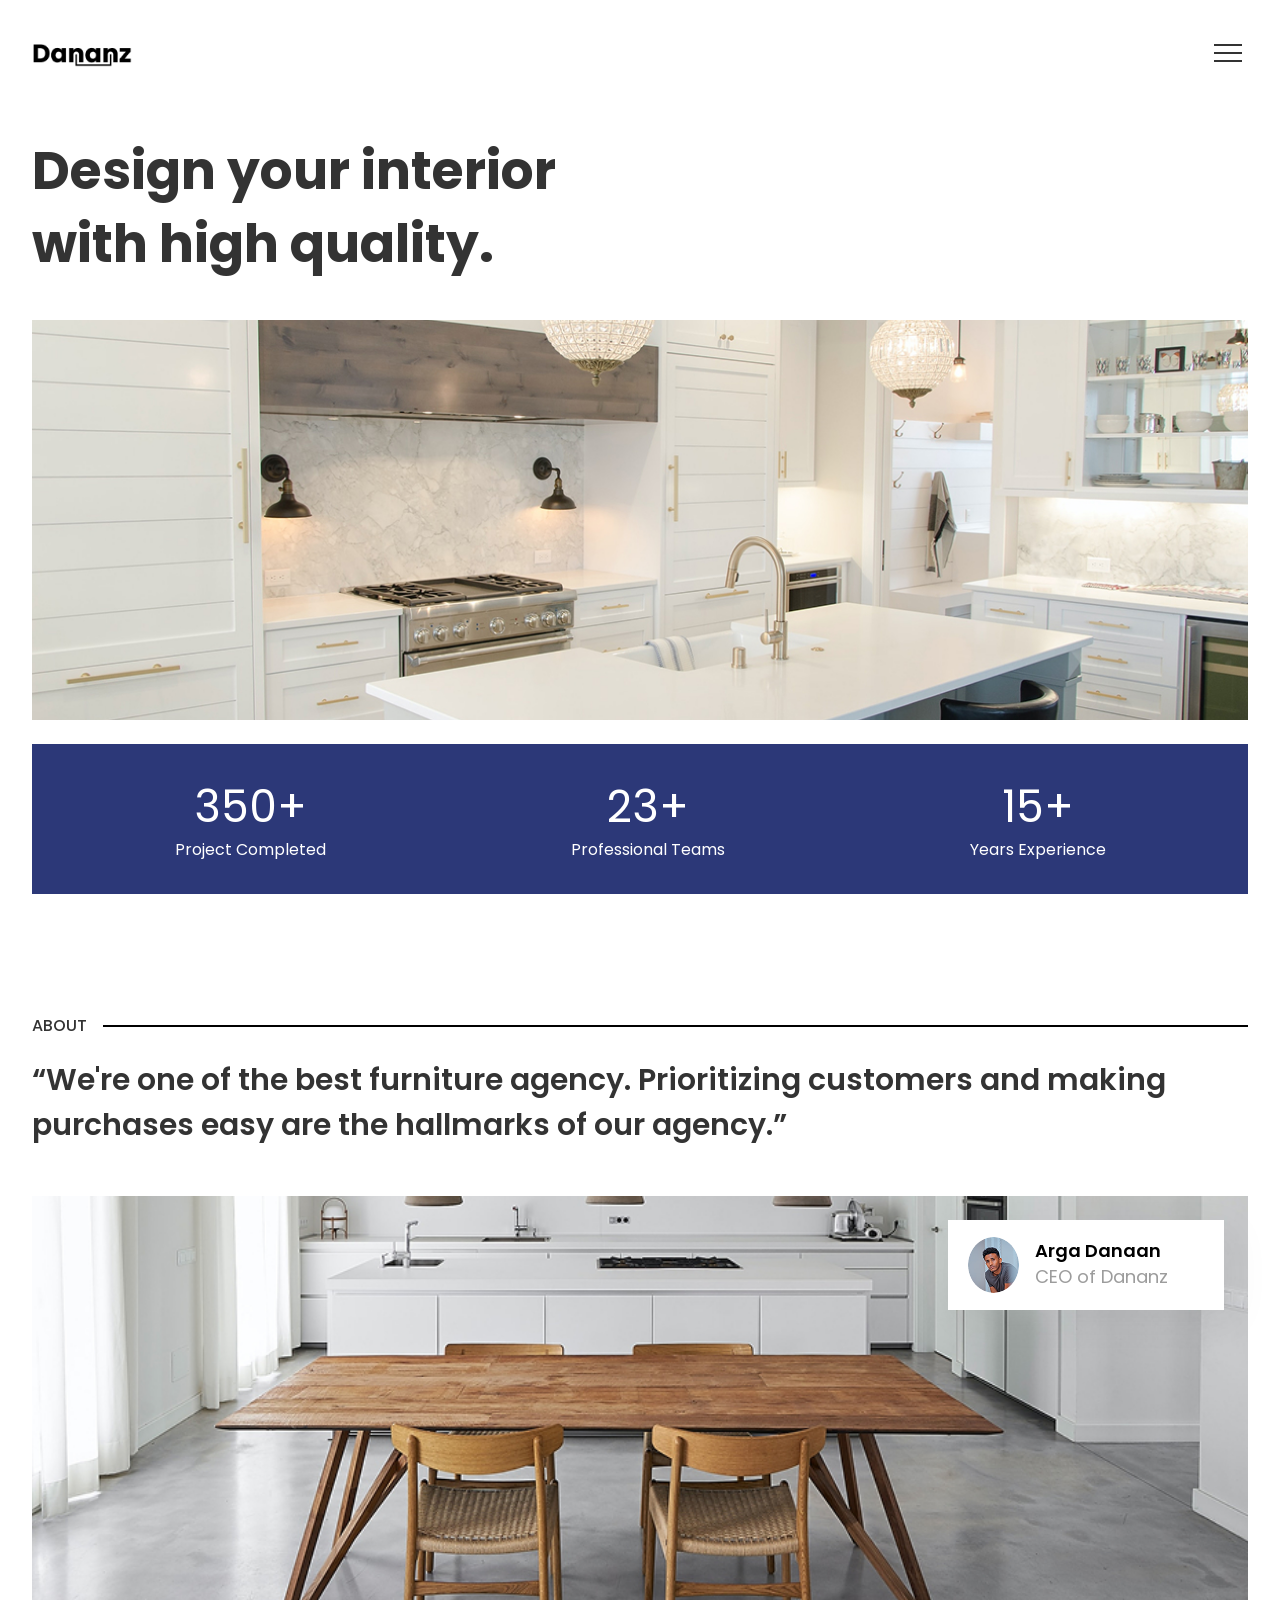
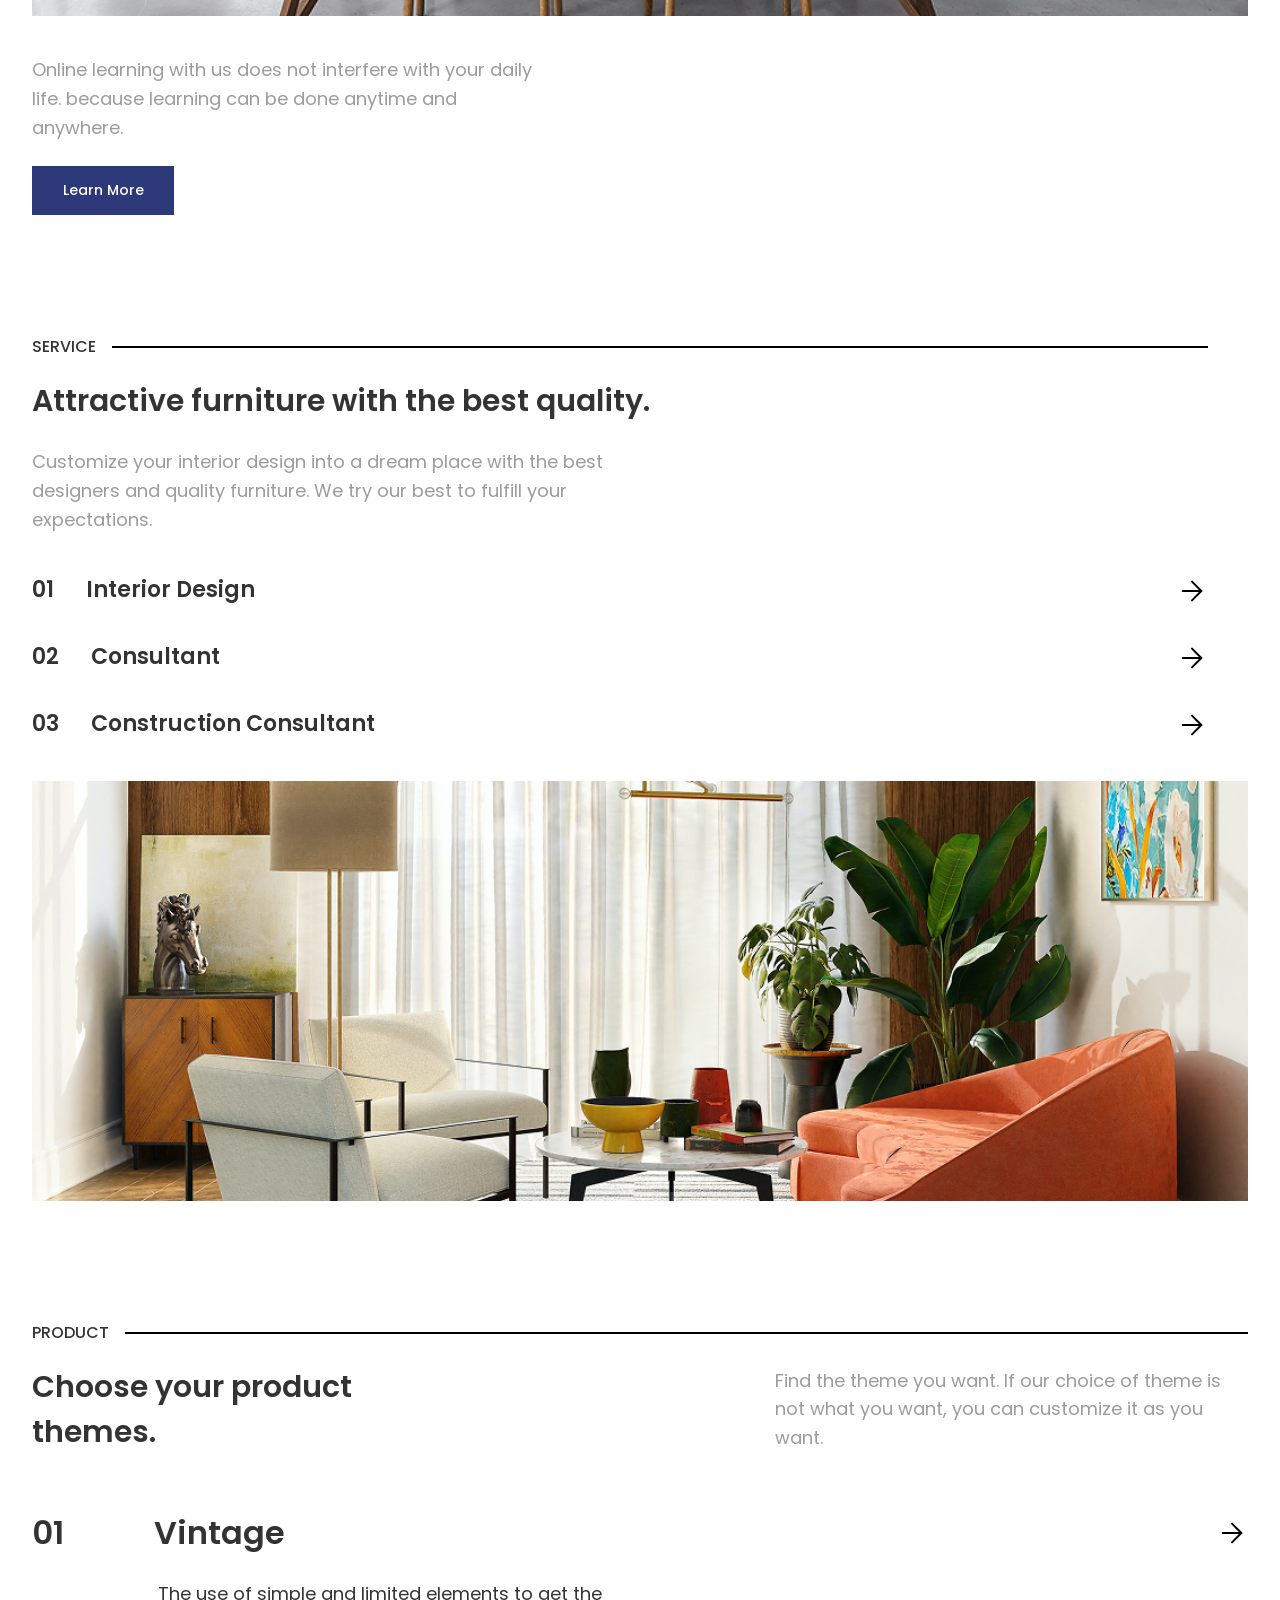
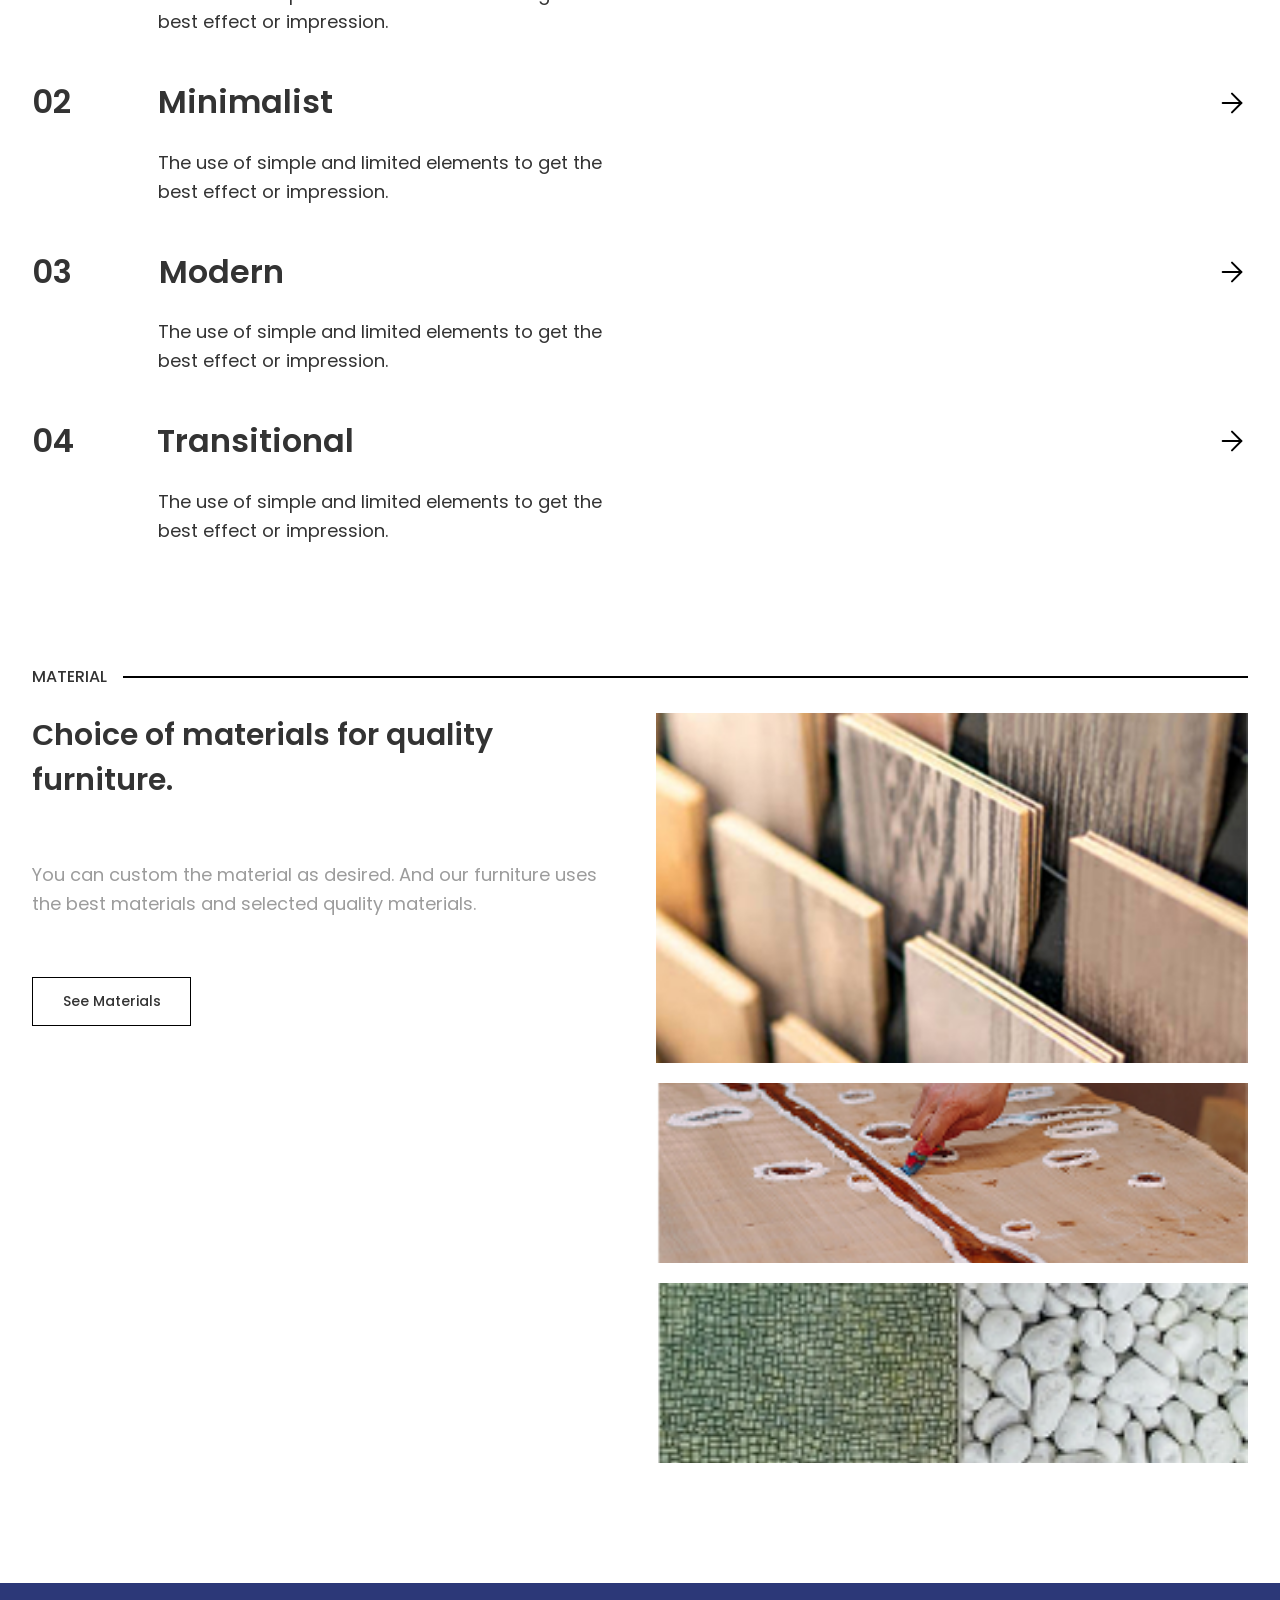
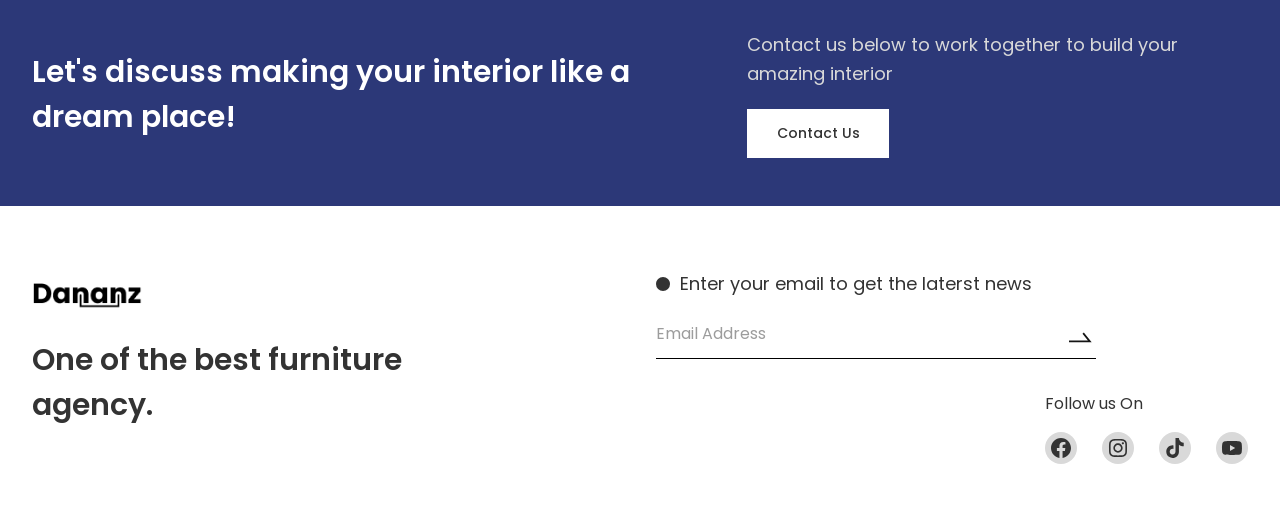
==== commit d754dd27: "feat: add responsive footer section" ====
--- a/index.html
+++ b/index.html
@@ -376,13 +376,17 @@
                 name="email"
                 placeholder="Email Address"
               />
-              <button class="footer__button" type="submit"></button>
+              <button
+                class="footer__button"
+                type="submit"
+                aria-label="Subscribe to newsletter"
+              ></button>
             </form>
             <div class="footer__social_container">
               <p class="footer__social_title">Follow us On</p>
               <ul class="social__list">
                 <li>
-                  <a class="social__link" href="#">
+                  <a class="social__link" href="#" aria-label="Facebook">
                     <svg class="social__icon">
                       <use
                         href="./images/Home/socials_icons.svg#icon-facebook"
@@ -392,7 +396,7 @@
                   </a>
                 </li>
                 <li>
-                  <a class="social__link" href="#">
+                  <a class="social__link" href="#" aria-label="Instagram">
                     <svg class="social__icon">
                       <use
                         href="./images/Home/socials_icons.svg#icon-instagram"
@@ -402,7 +406,7 @@
                   </a>
                 </li>
                 <li>
-                  <a class="social__link" href="#">
+                  <a class="social__link" href="#" aria-label="Tiktok">
                     <svg class="social__icon">
                       <use
                         href="./images/Home/socials_icons.svg#icon-tiktok"
@@ -412,7 +416,7 @@
                   </a>
                 </li>
                 <li>
-                  <a class="social__link" href="#">
+                  <a class="social__link" href="#" aria-label="Youtube">
                     <svg class="social__icon">
                       <use
                         href="./images/Home/socials_icons.svg#icon-youtube"
--- a/sass/main.css
+++ b/sass/main.css
@@ -50,7 +50,6 @@
   height: auto;
 }
 
-/* HEADER SECTION */
 /* HEADER SECTION */
 .header {
   position: relative;
@@ -233,7 +232,17 @@
 /* HERO SECTION */
 .hero {
   position: relative;
-  padding-bottom: 160px;
+  padding-bottom: 80px;
+}
+@media screen and (min-width: 768px) {
+  .hero {
+    padding-bottom: 120px;
+  }
+}
+@media screen and (min-width: 1440px) {
+  .hero {
+    padding-bottom: 160px;
+  }
 }
 
 .hero__inner {
@@ -241,101 +250,222 @@
 }
 
 .hero__title {
-  margin-bottom: 46px;
-  max-width: 681px;
-  font-size: 72px;
-  font-weight: bold;
-  line-height: 140%;
+  max-width: 100%;
+  margin-bottom: 32px;
+  font-size: 32px;
+  font-weight: 700;
+  line-height: 1.4;
   color: #333333;
+}
+@media screen and (min-width: 375px) {
+  .hero__title {
+    font-size: 36px;
+  }
+}
+@media screen and (min-width: 768px) {
+  .hero__title {
+    max-width: 650px;
+    margin-bottom: 40px;
+    font-size: 52px;
+  }
+}
+@media screen and (min-width: 1440px) {
+  .hero__title {
+    max-width: 681px;
+    margin-bottom: 46px;
+    font-size: 72px;
+  }
 }
 
 .hero__title_line {
   position: relative;
 }
 .hero__title_line::after {
+  display: none;
+}
+@media screen and (min-width: 1440px) {
+  .hero__title_line::after {
+    content: "";
+    position: absolute;
+    display: block;
+    top: 48px;
+    left: 516px;
+    width: 683px;
+    height: 2px;
+    background-color: #000000;
+  }
+}
+
+.hero__text {
+  display: none;
+}
+@media screen and (min-width: 1440px) {
+  .hero__text {
+    position: absolute;
+    right: -50px;
+    bottom: 75px;
+    display: block;
+    max-width: 178px;
+    height: 54px;
+    font-size: 18px;
+    font-weight: 500;
+    line-height: 1.5;
+    text-transform: uppercase;
+    transform: rotate(-90deg);
+  }
+}
+
+.hero__image {
+  display: block;
+  width: 100%;
+  height: auto;
+  -o-object-fit: cover;
+     object-fit: cover;
+}
+@media screen and (min-width: 768px) {
+  .hero__image {
+    height: 400px;
+  }
+}
+@media screen and (min-width: 1440px) {
+  .hero__image {
+    height: 513px;
+  }
+}
+
+.hero__list {
+  display: flex;
+  flex-direction: column;
+  align-items: center;
+  gap: 24px;
+  width: 100%;
+  padding: 32px 20px;
+  margin-top: 24px;
+  text-align: center;
+  background-color: #2C3878;
+}
+@media screen and (min-width: 375px) {
+  .hero__list {
+    flex-direction: row;
+    justify-content: space-around;
+    gap: 12px;
+  }
+}
+@media screen and (min-width: 768px) {
+  .hero__list {
+    gap: 24px;
+    padding: 32px;
+  }
+}
+@media screen and (min-width: 1440px) {
+  .hero__list {
+    position: absolute;
+    right: 300px;
+    bottom: 360px;
+    flex-direction: column;
+    justify-content: space-between;
+    gap: 0;
+    width: 252px;
+    min-height: 525px;
+    padding: 40px 48px;
+    margin-top: 0;
+  }
+}
+
+.hero__list_title {
+  font-size: 36px;
+  font-weight: 400;
+  line-height: 1.4;
+  color: #FFFFFF;
+}
+@media screen and (min-width: 768px) {
+  .hero__list_title {
+    font-size: 44px;
+  }
+}
+@media screen and (min-width: 1440px) {
+  .hero__list_title {
+    font-size: 52px;
+    line-height: 1.6;
+  }
+}
+
+.hero__list_text {
+  font-size: 12px;
+  line-height: 1.5;
+  color: #FFFFFF;
+}
+@media screen and (min-width: 768px) {
+  .hero__list_text {
+    font-size: 16px;
+  }
+}
+@media screen and (min-width: 1440px) {
+  .hero__list_text {
+    line-height: 1.6;
+  }
+}
+
+/* ABOUT SECTION */
+/* ABOUT SECTION */
+.about {
+  padding-bottom: 80px;
+}
+@media screen and (min-width: 768px) {
+  .about {
+    padding-bottom: 120px;
+  }
+}
+@media screen and (min-width: 1440px) {
+  .about {
+    padding-bottom: 160px;
+  }
+}
+
+.about__title {
+  position: relative;
+  display: flex;
+  align-items: center;
+  gap: 16px;
+  margin-bottom: 20px;
+  font-size: 16px;
+  font-weight: 500;
+  line-height: 1.5;
+  text-transform: uppercase;
+}
+.about__title::after {
   content: "";
-  position: absolute;
-  top: 48px;
-  left: 516px;
-  width: 683px;
+  display: block;
+  flex: 1;
   height: 2px;
   background-color: #000000;
 }
-
-.hero__text {
-  position: absolute;
-  bottom: 75px;
-  right: -50px;
-  max-width: 178px;
-  height: 54px;
-  font-size: 18px;
-  font-weight: 500;
-  line-height: 150%;
-  text-transform: uppercase;
-  transform: rotate(-90deg);
-}
-
-.hero__image {
-  max-width: 1200px;
-  min-height: 513px;
-}
-
-.hero__list {
-  position: absolute;
-  right: 300px;
-  bottom: 360px;
-  display: flex;
-  flex-direction: column;
-  text-align: center;
-  justify-content: space-between;
-  padding: 40px 48px;
-  max-width: 252px;
-  min-height: 525px;
-  background-color: #2C3878;
-}
-
-.hero__list_title {
-  font-weight: 400;
-  font-size: 52px;
-  line-height: 160%;
-  color: #FFFFFF;
-}
-
-.hero__list_text {
-  font-size: 16px;
-  line-height: 160%;
-  color: #FFFFFF;
-}
-
-/* ABOUT SECTION */
-.about {
-  padding-bottom: 160px;
-}
-
-.about__title {
-  position: relative;
-  margin-bottom: 20px;
-  font-size: 16px;
-  font-weight: 500;
-  line-height: 150%;
-  text-transform: uppercase;
-}
-.about__title::after {
-  position: absolute;
-  content: "";
-  top: 9px;
-  left: 71px;
-  width: 529px;
-  height: 2px;
-  background-color: #000000;
+@media screen and (min-width: 1440px) {
+  .about__title::after {
+    flex: none;
+    width: 529px;
+  }
 }
 
 .about__subtitle {
-  margin-bottom: 60px;
-  font-size: 36px;
+  margin-bottom: 32px;
+  font-size: 24px;
   font-weight: 600;
-  line-height: 170%;
+  line-height: 1.5;
   color: #333333;
+}
+@media screen and (min-width: 768px) {
+  .about__subtitle {
+    margin-bottom: 48px;
+    font-size: 30px;
+  }
+}
+@media screen and (min-width: 1440px) {
+  .about__subtitle {
+    margin-bottom: 60px;
+    font-size: 36px;
+    line-height: 1.7;
+  }
 }
 
 .about__inner {
@@ -344,381 +474,81 @@
 
 .about__inner_container {
   display: flex;
-  justify-content: space-between;
-}
-.about__inner_container div:last-child {
-  padding-top: 197px;
-  padding-bottom: 94px;
+  flex-direction: column;
+  gap: 32px;
+}
+@media screen and (min-width: 768px) {
+  .about__inner_container {
+    gap: 40px;
+  }
+}
+@media screen and (min-width: 1440px) {
+  .about__inner_container {
+    flex-direction: row;
+    justify-content: space-between;
+    gap: 24px;
+  }
+  .about__inner_container div:last-child {
+    padding-top: 197px;
+    padding-bottom: 94px;
+  }
+}
+
+.about__inner_container > div:first-child {
+  min-width: 0;
+}
+@media screen and (min-width: 1440px) {
+  .about__inner_container > div:first-child {
+    flex: 0 1 883px;
+  }
+}
+
+@media screen and (min-width: 1440px) {
+  .about__inner_container > div:last-child {
+    flex: 0 0 223px;
+  }
 }
 
 .about__image {
-  max-width: 883px;
-  min-height: 525px;
+  display: block;
+  width: 100%;
+  height: auto;
+  -o-object-fit: cover;
+     object-fit: cover;
+}
+@media screen and (min-width: 768px) {
+  .about__image {
+    height: 420px;
+  }
+}
+@media screen and (min-width: 1440px) {
+  .about__image {
+    height: 525px;
+  }
 }
 
 .about__description {
-  margin-bottom: 40px;
-  max-width: 223px;
-  min-height: 145px;
-  font-size: 18px;
-  line-height: 160%;
-  color: #9C9C9C;
+  max-width: 100%;
+  margin-bottom: 24px;
+  font-size: 16px;
+  line-height: 1.6;
+  color: #9C9C9C;
+}
+@media screen and (min-width: 768px) {
+  .about__description {
+    max-width: 520px;
+    font-size: 18px;
+  }
+}
+@media screen and (min-width: 1440px) {
+  .about__description {
+    max-width: 223px;
+    min-height: 145px;
+    margin-bottom: 40px;
+  }
 }
 
 .about__button {
-  display: flex;
-  align-items: center;
-  justify-content: center;
-  width: 142px;
-  height: 49px;
-  background-color: #2C3878;
-  border: transparent;
-  color: #FFFFFF;
-  font-size: 14px;
-  font-weight: 500;
-  line-height: 150%;
-  transition: box-shadow 250ms cubic-bezier(0.4, 0, 0.2, 1), transform 250ms cubic-bezier(0.4, 0, 0.2, 1);
-}
-.about__button:hover, .about__button:focus {
-  box-shadow: 0 4px 12px rgba(0, 0, 0, 0.3);
-  transform: translateY(-2px);
-}
-
-.card {
-  display: flex;
-  align-items: center;
-  position: absolute;
-  top: 27px;
-  right: 150px;
-  padding: 17px 20px;
-  max-width: 276px;
-  height: 90px;
-  background-color: #FFFFFF;
-  box-shadow: 10px 10px 40px 0 rgba(0, 0, 0, 0.05);
-}
-
-.card__image {
-  margin-right: 20px;
-  width: 51px;
-  height: 56px;
-  border-radius: 50%;
-}
-
-.card__title {
-  font-size: 18px;
-  font-weight: 600px;
-  line-height: 140%;
-  color: #000000;
-}
-
-.card__description {
-  font-size: 18px;
-  line-height: 160%;
-  color: #9C9C9C;
-}
-
-/* SERVICE SECTION */
-.service {
-  padding-bottom: 465px;
-}
-
-.service__container {
-  position: relative;
-}
-
-.service__inner {
-  z-index: 999;
-  max-width: 883px;
-  min-height: 467px;
-  padding-right: 40px;
-  padding-bottom: 41px;
-  background-color: #FFFFFF;
-}
-
-.service__title {
-  position: relative;
-  margin-bottom: 20px;
-  font-size: 16px;
-  font-weight: 500;
-  line-height: 150%;
-  text-transform: uppercase;
-}
-.service__title::after {
-  position: absolute;
-  content: "";
-  top: 10px;
-  left: 84px;
-  width: 516px;
-  height: 2px;
-  background-color: #000000;
-}
-
-.service__subtitle {
-  margin-bottom: 24px;
-  font-size: 36px;
-  font-weight: 600px;
-  line-height: 170%;
-}
-
-.service__description {
-  margin-bottom: 40px;
-  max-width: 471px;
-  min-height: 87px;
-  font-size: 18px;
-  line-height: 160%;
-  color: #9C9C9C;
-}
-
-.service__list {
-  display: flex;
-  flex-direction: column;
-}
-
-.service__item {
-  display: flex;
-  align-items: center;
-  justify-content: space-between;
-}
-.service__item:not(:last-child) {
-  margin-bottom: 35px;
-}
-
-.service__item_description {
-  font-size: 24px;
-  font-weight: 600;
-  line-height: 140%;
-}
-.service__item_description--right {
-  margin-right: 40px;
-}
-.service__item_description--first {
-  margin-right: 46px;
-}
-
-.service__image {
-  z-index: -999;
-  position: absolute;
-  top: 305px;
-  right: 0;
-  max-width: 1076px;
-  min-height: 524px;
-}
-
-.service__link {
-  display: inline-block;
-  border-radius: 50%;
-  width: 32px;
-  height: 32px;
-  transition: background-color 200ms cubic-bezier(0.4, 0, 0.2, 1);
-}
-.service__link:hover, .service__link:focus {
-  background-color: #DDD7C0;
-}
-
-/* PRODUCT SECTION */
-.product {
-  padding-bottom: 163px;
-}
-
-.product__title {
-  position: relative;
-  margin-bottom: 20px;
-  font-size: 16px;
-  font-weight: 500;
-  line-height: 150%;
-  text-transform: uppercase;
-}
-.product__title::after {
-  position: absolute;
-  content: "";
-  top: 10px;
-  left: 96px;
-  width: 504px;
-  height: 2px;
-  background-color: #000000;
-}
-
-.product__subtitle {
-  max-width: 337px;
-  font-size: 36px;
-  font-weight: 600;
-  line-height: 170%;
-}
-
-.product__description {
-  max-width: 473px;
-  font-size: 18px;
-  line-height: 160%;
-  color: #9C9C9C;
-}
-
-.product__inner {
-  display: flex;
-  align-items: center;
-  justify-content: space-between;
-  margin-bottom: 73px;
-}
-
-.product__list {
-  display: flex;
-  flex-direction: column;
-}
-
-.product__item:not(:last-child) {
-  margin-bottom: 43px;
-}
-
-.product__item_container {
-  display: flex;
-  align-items: center;
-  justify-content: space-between;
-  margin-bottom: 24px;
-}
-
-.product__item_title {
-  font-size: 32px;
-  font-weight: 600;
-  line-height: 140%;
-}
-.product__item_title--first {
-  margin-right: 90px;
-}
-.product__item_title--right {
-  margin-right: 87px;
-}
-.product__item_title--fourth {
-  margin-right: 83px;
-}
-
-.product__item_link {
-  display: inline-block;
-  width: 32px;
-  height: 32px;
-  border-radius: 50%;
-  transition: background-color 250ms cubic-bezier(0.4, 0, 0.2, 1);
-}
-.product__item_link:hover, .product__item_link:focus {
-  background-color: #DDD7C0;
-}
-
-.product__item_description {
-  margin-left: 126px;
-  max-width: 469px;
-  font-size: 18px;
-  line-height: 160%;
-}
-
-/* MATERIAL SECTION */
-.material {
-  padding-bottom: 120px;
-}
-
-.material__inner {
-  position: relative;
-  width: 100%;
-  height: 490px;
-  padding-top: 47px;
-}
-
-.material__title {
-  position: relative;
-  text-transform: uppercase;
-  font-size: 16px;
-  font-weight: 500;
-  line-height: 150%;
-}
-.material__title::after {
-  position: absolute;
-  content: "";
-  top: 10px;
-  left: 97px;
-  width: 503px;
-  height: 2px;
-  background-color: #000000;
-}
-
-.material__subtitle {
-  margin-bottom: 10px;
-  max-width: 348px;
-  font-size: 36px;
-  font-weight: 600;
-  line-height: 170%;
-}
-
-.material__description {
-  margin-bottom: 23px;
-  max-width: 497px;
-  font-size: 18px;
-  line-height: 160%;
-  color: #9C9C9C;
-}
-
-.material__button {
-  cursor: pointer;
-  display: flex;
-  align-items: center;
-  justify-content: center;
-  width: 159px;
-  height: 49px;
-  font-size: 14px;
-  font-weight: 500;
-  line-height: 150%;
-  border: 1px solid #000000;
-  background-color: #FFFFFF;
-  transition: box-shadow 250ms cubic-bezier(0.4, 0, 0.2, 1), transform 250ms cubic-bezier(0.4, 0, 0.2, 1);
-}
-.material__button:hover, .material__button:focus {
-  box-shadow: 0 4px 12px rgba(0, 0, 0, 0.3);
-  transform: translateY(-2px);
-}
-
-.material__image {
-  position: absolute;
-}
-.material__image--first {
-  bottom: 0;
-  right: 281px;
-}
-.material__image--second {
-  top: 0;
-  right: 0;
-}
-.material__image--third {
-  bottom: 47px;
-  right: 46px;
-}
-
-/* CONTACT SECTION */
-.contact {
-  padding-top: 38px;
-  padding-bottom: 38px;
-  background-color: #2C3878;
-}
-
-.contact__inner {
-  display: flex;
-  align-items: center;
-  justify-content: space-between;
-}
-
-.contact__title {
-  max-width: 613px;
-  font-size: 36px;
-  font-weight: 600;
-  line-height: 170%;
-  color: #FFFFFF;
-}
-
-.contact__description {
-  margin-bottom: 20px;
-  max-width: 432px;
-  font-size: 18px;
-  line-height: 160%;
-  color: #D9D9D9;
-}
-
-.contact__button {
-  cursor: pointer;
   display: flex;
   align-items: center;
   justify-content: center;
@@ -726,51 +556,881 @@
   height: 49px;
   font-size: 14px;
   font-weight: 500;
-  line-height: 150%;
-  background: #FFFFFF;
-  border-color: transparent;
+  line-height: 1.5;
+  color: #FFFFFF;
+  background-color: #2C3878;
+  border: none;
+  transition: box-shadow 250ms ease, transform 250ms ease;
+}
+.about__button:hover, .about__button:focus {
+  box-shadow: 0 4px 12px rgba(0, 0, 0, 0.3);
+  transform: translateY(-2px);
+}
+
+.card {
+  display: flex;
+  align-items: center;
+  gap: 16px;
+  width: -moz-fit-content;
+  width: fit-content;
+  max-width: 100%;
+  padding: 16px;
+  margin-bottom: 24px;
+  background-color: #FFFFFF;
+  box-shadow: 10px 10px 40px rgba(0, 0, 0, 0.05);
+}
+@media screen and (min-width: 768px) {
+  .card {
+    position: absolute;
+    top: 24px;
+    right: 24px;
+    width: 276px;
+    min-height: 90px;
+    padding: 17px 20px;
+    margin-bottom: 0;
+  }
+}
+@media screen and (min-width: 1440px) {
+  .card {
+    top: 27px;
+    right: 150px;
+  }
+}
+
+.card__image {
+  display: block;
+  flex-shrink: 0;
+  width: 51px;
+  height: 56px;
+  border-radius: 50%;
+  -o-object-fit: cover;
+     object-fit: cover;
+}
+
+.card__title {
+  font-size: 18px;
+  font-weight: 600;
+  line-height: 1.4;
+  color: #000000;
+}
+
+.card__description {
+  font-size: 16px;
+  line-height: 1.6;
+  color: #9C9C9C;
+}
+@media screen and (min-width: 768px) {
+  .card__description {
+    font-size: 18px;
+  }
+}
+
+/* SERVICE SECTION */
+.service {
+  padding-bottom: 80px;
+}
+@media screen and (min-width: 768px) {
+  .service {
+    padding-bottom: 120px;
+  }
+}
+@media screen and (min-width: 1440px) {
+  .service {
+    padding-bottom: 465px;
+  }
+}
+
+.service__container {
+  position: relative;
+}
+
+.service__inner {
+  position: relative;
+  z-index: 1;
+  width: 100%;
+  padding-bottom: 32px;
+  background-color: #FFFFFF;
+}
+@media screen and (min-width: 768px) {
+  .service__inner {
+    padding-right: 40px;
+    padding-bottom: 40px;
+  }
+}
+@media screen and (min-width: 1440px) {
+  .service__inner {
+    max-width: 883px;
+    min-height: 467px;
+    padding-bottom: 41px;
+  }
+}
+
+.service__title {
+  display: flex;
+  align-items: center;
+  gap: 16px;
+  margin-bottom: 20px;
+  font-size: 16px;
+  font-weight: 500;
+  line-height: 1.5;
+  text-transform: uppercase;
+}
+.service__title::after {
+  content: "";
+  display: block;
+  flex: 1;
+  height: 2px;
+  background-color: #000000;
+}
+@media screen and (min-width: 1440px) {
+  .service__title::after {
+    flex: none;
+    width: 516px;
+  }
+}
+
+.service__subtitle {
+  margin-bottom: 24px;
+  font-size: 24px;
+  font-weight: 600;
+  line-height: 1.5;
+}
+@media screen and (min-width: 768px) {
+  .service__subtitle {
+    font-size: 30px;
+  }
+}
+@media screen and (min-width: 1440px) {
+  .service__subtitle {
+    font-size: 36px;
+    line-height: 1.7;
+  }
+}
+
+.service__description {
+  max-width: 100%;
+  margin-bottom: 32px;
+  font-size: 16px;
+  line-height: 1.6;
+  color: #9C9C9C;
+}
+@media screen and (min-width: 768px) {
+  .service__description {
+    max-width: 600px;
+    margin-bottom: 40px;
+    font-size: 18px;
+  }
+}
+@media screen and (min-width: 1440px) {
+  .service__description {
+    max-width: 471px;
+    min-height: 87px;
+  }
+}
+
+.service__list {
+  display: flex;
+  flex-direction: column;
+  gap: 24px;
+}
+@media screen and (min-width: 768px) {
+  .service__list {
+    gap: 35px;
+  }
+}
+
+.service__item {
+  display: flex;
+  align-items: center;
+  justify-content: space-between;
+  gap: 16px;
+}
+
+.service__item_description {
+  display: flex;
+  align-items: baseline;
+  gap: 16px;
+  min-width: 0;
+  font-size: 18px;
+  font-weight: 600;
+  line-height: 1.4;
+}
+@media screen and (min-width: 768px) {
+  .service__item_description {
+    gap: 32px;
+    font-size: 22px;
+  }
+}
+@media screen and (min-width: 1440px) {
+  .service__item_description {
+    gap: 0;
+    font-size: 24px;
+  }
+}
+.service__item_description--first, .service__item_description--right {
+  flex-shrink: 0;
+  margin-right: 0;
+}
+@media screen and (min-width: 1440px) {
+  .service__item_description--first, .service__item_description--right {
+    margin-right: 40px;
+  }
+}
+@media screen and (min-width: 1440px) {
+  .service__item_description--first {
+    margin-right: 46px;
+  }
+}
+
+.service__link {
+  display: flex;
+  align-items: center;
+  justify-content: center;
+  flex-shrink: 0;
+  width: 32px;
+  height: 32px;
+  border-radius: 50%;
+  transition: background-color 200ms ease;
+}
+.service__link:hover, .service__link:focus {
+  background-color: #DDD7C0;
+}
+
+.service__arrow_img {
+  display: block;
+  width: 32px;
+  height: 32px;
+}
+
+.service__image {
+  display: block;
+  width: 100%;
+  height: auto;
+  -o-object-fit: cover;
+     object-fit: cover;
+}
+@media screen and (min-width: 768px) {
+  .service__image {
+    height: 420px;
+  }
+}
+@media screen and (min-width: 1440px) {
+  .service__image {
+    position: absolute;
+    z-index: -1;
+    top: 305px;
+    right: 0;
+    width: 1076px;
+    height: 524px;
+  }
+}
+
+/* PRODUCT SECTION */
+.product {
+  padding-bottom: 80px;
+}
+@media screen and (min-width: 768px) {
+  .product {
+    padding-bottom: 120px;
+  }
+}
+@media screen and (min-width: 1440px) {
+  .product {
+    padding-bottom: 163px;
+  }
+}
+
+.product__title {
+  display: flex;
+  align-items: center;
+  gap: 16px;
+  margin-bottom: 20px;
+  font-size: 16px;
+  font-weight: 500;
+  line-height: 1.5;
+  text-transform: uppercase;
+}
+.product__title::after {
+  content: "";
+  display: block;
+  flex: 1;
+  height: 2px;
+  background-color: #000000;
+}
+@media screen and (min-width: 1440px) {
+  .product__title::after {
+    flex: none;
+    width: 504px;
+  }
+}
+
+.product__inner {
+  display: flex;
+  flex-direction: column;
+  gap: 16px;
+  margin-bottom: 40px;
+}
+@media screen and (min-width: 768px) {
+  .product__inner {
+    flex-direction: row;
+    align-items: center;
+    justify-content: space-between;
+    gap: 32px;
+    margin-bottom: 56px;
+  }
+}
+@media screen and (min-width: 1440px) {
+  .product__inner {
+    margin-bottom: 73px;
+  }
+}
+
+.product__subtitle {
+  max-width: 100%;
+  font-size: 24px;
+  font-weight: 600;
+  line-height: 1.5;
+}
+@media screen and (min-width: 768px) {
+  .product__subtitle {
+    flex: 0 1 337px;
+    font-size: 30px;
+  }
+}
+@media screen and (min-width: 1440px) {
+  .product__subtitle {
+    max-width: 337px;
+    font-size: 36px;
+    line-height: 1.7;
+  }
+}
+
+.product__description {
+  max-width: 100%;
+  font-size: 16px;
+  line-height: 1.6;
+  color: #9C9C9C;
+}
+@media screen and (min-width: 768px) {
+  .product__description {
+    flex: 0 1 473px;
+    font-size: 18px;
+  }
+}
+@media screen and (min-width: 1440px) {
+  .product__description {
+    max-width: 473px;
+  }
+}
+
+.product__list {
+  display: flex;
+  flex-direction: column;
+  gap: 32px;
+}
+@media screen and (min-width: 768px) {
+  .product__list {
+    gap: 43px;
+  }
+}
+
+.product__item {
+  min-width: 0;
+}
+
+.product__item_container {
+  display: flex;
+  align-items: center;
+  justify-content: space-between;
+  gap: 12px;
+  margin-bottom: 12px;
+}
+@media screen and (min-width: 768px) {
+  .product__item_container {
+    margin-bottom: 24px;
+  }
+}
+
+.product__item_title {
+  display: flex;
+  align-items: baseline;
+  gap: 16px;
+  min-width: 0;
+  font-size: 20px;
+  font-weight: 600;
+  line-height: 1.4;
+}
+@media screen and (min-width: 375px) {
+  .product__item_title {
+    font-size: 24px;
+  }
+}
+@media screen and (min-width: 768px) {
+  .product__item_title {
+    gap: 0;
+    font-size: 32px;
+  }
+}
+.product__item_title--first, .product__item_title--right, .product__item_title--fourth {
+  flex-shrink: 0;
+  margin-right: 0;
+}
+@media screen and (min-width: 768px) {
+  .product__item_title--first, .product__item_title--right, .product__item_title--fourth {
+    margin-right: 87px;
+  }
+}
+@media screen and (min-width: 768px) {
+  .product__item_title--first {
+    margin-right: 90px;
+  }
+}
+@media screen and (min-width: 768px) {
+  .product__item_title--fourth {
+    margin-right: 83px;
+  }
+}
+
+.product__item_link {
+  display: flex;
+  align-items: center;
+  justify-content: center;
+  flex-shrink: 0;
+  width: 32px;
+  height: 32px;
+  border-radius: 50%;
+  transition: background-color 250ms ease;
+}
+.product__item_link:hover, .product__item_link:focus {
+  background-color: #DDD7C0;
+}
+.product__item_link img {
+  display: block;
+  width: 32px;
+  height: 32px;
+}
+
+.product__item_description {
+  max-width: 100%;
+  margin-left: 0;
+  font-size: 16px;
+  line-height: 1.6;
+}
+@media screen and (min-width: 768px) {
+  .product__item_description {
+    max-width: 469px;
+    margin-left: 126px;
+    font-size: 18px;
+  }
+}
+
+/* MATERIAL SECTION */
+.material {
+  padding-bottom: 80px;
+}
+@media screen and (min-width: 768px) {
+  .material {
+    padding-bottom: 120px;
+  }
+}
+
+.material__inner {
+  position: relative;
+  display: grid;
+  grid-template-columns: minmax(0, 1fr);
+  gap: 16px;
+  width: 100%;
+  height: auto;
+  padding-top: 0;
+}
+@media screen and (min-width: 768px) {
+  .material__inner {
+    grid-template-columns: minmax(0, 1fr) minmax(0, 1fr);
+    -moz-column-gap: 32px;
+         column-gap: 32px;
+    row-gap: 20px;
+    align-items: start;
+  }
+}
+@media screen and (min-width: 1440px) {
+  .material__inner {
+    display: block;
+    height: 490px;
+    padding-top: 47px;
+  }
+}
+
+.material__title {
+  grid-column: 1/-1;
+  display: flex;
+  align-items: center;
+  gap: 16px;
+  margin-bottom: 4px;
+  font-size: 16px;
+  font-weight: 500;
+  line-height: 1.5;
+  text-transform: uppercase;
+}
+.material__title::after {
+  content: "";
+  display: block;
+  flex: 1;
+  height: 2px;
+  background-color: #000000;
+}
+@media screen and (min-width: 1440px) {
+  .material__title {
+    display: block;
+    margin-bottom: 0;
+  }
+  .material__title::after {
+    position: absolute;
+    top: 10px;
+    left: 97px;
+    display: block;
+    width: 503px;
+  }
+}
+
+.material__subtitle {
+  max-width: 100%;
+  margin-bottom: 0;
+  font-size: 24px;
+  font-weight: 600;
+  line-height: 1.5;
+}
+@media screen and (min-width: 768px) {
+  .material__subtitle {
+    grid-column: 1;
+    font-size: 30px;
+  }
+}
+@media screen and (min-width: 1440px) {
+  .material__subtitle {
+    max-width: 348px;
+    margin-bottom: 10px;
+    font-size: 36px;
+    line-height: 1.7;
+  }
+}
+
+.material__description {
+  max-width: 100%;
+  margin-bottom: 0;
+  font-size: 16px;
+  line-height: 1.6;
+  color: #9C9C9C;
+}
+@media screen and (min-width: 768px) {
+  .material__description {
+    grid-column: 1;
+    grid-row: 3;
+    font-size: 18px;
+  }
+}
+@media screen and (min-width: 1440px) {
+  .material__description {
+    max-width: 497px;
+    margin-bottom: 23px;
+  }
+}
+
+.material__button {
+  display: flex;
+  align-items: center;
+  justify-content: center;
+  width: 159px;
+  height: 49px;
+  margin-top: 8px;
+  font-size: 14px;
+  font-weight: 500;
+  line-height: 1.5;
   color: #333333;
-  transition: box-shadow 250ms cubic-bezier(0.4, 0, 0.2, 1), transform 250ms cubic-bezier(0.4, 0, 0.2, 1);
+  background-color: #FFFFFF;
+  border: 1px solid #000000;
+  cursor: pointer;
+  transition: box-shadow 250ms ease, transform 250ms ease;
+}
+.material__button:hover, .material__button:focus {
+  box-shadow: 0 4px 12px rgba(0, 0, 0, 0.3);
+  transform: translateY(-2px);
+}
+@media screen and (min-width: 768px) {
+  .material__button {
+    grid-column: 1;
+    grid-row: 4;
+    margin-top: 0;
+  }
+}
+@media screen and (min-width: 1440px) {
+  .material__button {
+    margin-top: 0;
+  }
+}
+
+.material__image {
+  position: static;
+  display: block;
+  width: 100%;
+  height: auto;
+  -o-object-fit: cover;
+     object-fit: cover;
+}
+@media screen and (min-width: 768px) {
+  .material__image--first {
+    grid-column: 2;
+    grid-row: 2/span 3;
+    height: 350px;
+  }
+}
+@media screen and (min-width: 768px) {
+  .material__image--second, .material__image--third {
+    grid-column: 2;
+    height: 180px;
+  }
+}
+@media screen and (min-width: 1440px) {
+  .material__image {
+    position: absolute;
+    width: auto;
+    height: auto;
+  }
+  .material__image--first {
+    bottom: 0;
+    right: 281px;
+  }
+  .material__image--second {
+    top: 0;
+    right: 0;
+  }
+  .material__image--third {
+    bottom: 47px;
+    right: 46px;
+  }
+}
+
+/* CONTACT SECTION */
+.contact {
+  padding: 40px 0;
+  background-color: #2C3878;
+}
+@media screen and (min-width: 768px) {
+  .contact {
+    padding: 48px 0;
+  }
+}
+@media screen and (min-width: 1440px) {
+  .contact {
+    padding: 38px 0;
+  }
+}
+
+.contact__inner {
+  display: flex;
+  flex-direction: column;
+  align-items: flex-start;
+  gap: 24px;
+}
+@media screen and (min-width: 768px) {
+  .contact__inner {
+    flex-direction: row;
+    align-items: center;
+    justify-content: space-between;
+    gap: 32px;
+  }
+}
+@media screen and (min-width: 1440px) {
+  .contact__inner {
+    gap: 48px;
+  }
+}
+
+.contact__inner > div {
+  min-width: 0;
+}
+
+@media screen and (min-width: 768px) {
+  .contact__inner > div:first-child {
+    flex: 1 1 55%;
+  }
+}
+
+@media screen and (min-width: 768px) {
+  .contact__inner > div:last-child {
+    flex: 1 1 40%;
+  }
+}
+
+.contact__title {
+  max-width: 100%;
+  font-size: 24px;
+  font-weight: 600;
+  line-height: 1.5;
+  color: #FFFFFF;
+}
+@media screen and (min-width: 375px) {
+  .contact__title {
+    font-size: 26px;
+  }
+}
+@media screen and (min-width: 768px) {
+  .contact__title {
+    font-size: 30px;
+  }
+}
+@media screen and (min-width: 1440px) {
+  .contact__title {
+    max-width: 613px;
+    font-size: 36px;
+    line-height: 1.7;
+  }
+}
+
+.contact__description {
+  max-width: 100%;
+  margin-bottom: 24px;
+  font-size: 16px;
+  line-height: 1.6;
+  color: #D9D9D9;
+}
+@media screen and (min-width: 768px) {
+  .contact__description {
+    margin-bottom: 20px;
+    font-size: 18px;
+  }
+}
+@media screen and (min-width: 1440px) {
+  .contact__description {
+    max-width: 432px;
+  }
+}
+
+.contact__button {
+  display: flex;
+  align-items: center;
+  justify-content: center;
+  width: 142px;
+  min-height: 49px;
+  padding: 10px 16px;
+  font-size: 14px;
+  font-weight: 500;
+  line-height: 1.5;
+  color: #333333;
+  background-color: #FFFFFF;
+  border: 1px solid transparent;
+  cursor: pointer;
+  transition: box-shadow 250ms ease, transform 250ms ease;
 }
 .contact__button:hover, .contact__button:focus {
   box-shadow: 0 4px 12px rgba(0, 0, 0, 0.3);
   transform: translateY(-2px);
 }
+.contact__button:focus-visible {
+  outline: 2px solid #FFFFFF;
+  outline-offset: 4px;
+}
 
 /* FOOTER SECTION */
 .footer {
-  padding-top: 80px;
-  padding-bottom: 84px;
+  padding: 48px 0;
+}
+@media screen and (min-width: 768px) {
+  .footer {
+    padding: 64px 0;
+  }
+}
+@media screen and (min-width: 1440px) {
+  .footer {
+    padding: 80px 0 84px;
+  }
+}
+
+.footer__inner {
+  display: flex;
+  flex-direction: column;
+  gap: 40px;
+}
+@media screen and (min-width: 768px) {
+  .footer__inner {
+    flex-direction: row;
+    justify-content: space-between;
+    align-items: flex-start;
+    gap: 32px;
+  }
+}
+
+.footer__inner > div {
+  min-width: 0;
+}
+@media screen and (min-width: 768px) {
+  .footer__inner > div {
+    flex: 1 1 0;
+  }
+}
+
+.footer__inner > div:last-child {
+  padding-top: 0;
+}
+@media screen and (min-width: 1440px) {
+  .footer__inner > div:last-child {
+    padding-top: 32px;
+  }
 }
 
 .footer__logo {
   display: inline-block;
-  margin-bottom: 10px;
-  width: 126px;
-  height: 54px;
+  width: 110px;
+  margin-bottom: 16px;
+}
+@media screen and (min-width: 1440px) {
+  .footer__logo {
+    width: 126px;
+    margin-bottom: 10px;
+  }
+}
+.footer__logo img {
+  display: block;
+  width: 100%;
+  height: auto;
 }
 
 .footer__title {
   max-width: 481px;
-  font-size: 36px;
+  font-size: 24px;
   font-weight: 600;
-  line-height: 170%;
+  line-height: 1.5;
+}
+@media screen and (min-width: 768px) {
+  .footer__title {
+    font-size: 30px;
+  }
+}
+@media screen and (min-width: 1440px) {
+  .footer__title {
+    font-size: 36px;
+    line-height: 1.7;
+  }
 }
 
 .footer__description {
   position: relative;
   display: flex;
   align-items: center;
-  margin-bottom: 16px;
-  margin-left: 24px;
   max-width: 356px;
-  font-size: 18px;
-  line-height: 160%;
+  margin: 0 0 16px 24px;
+  font-size: 16px;
+  line-height: 1.6;
+}
+@media screen and (min-width: 768px) {
+  .footer__description {
+    font-size: 18px;
+  }
 }
 .footer__description::before {
+  content: "";
   position: absolute;
-  content: "";
   left: -24px;
+  flex-shrink: 0;
   width: 14px;
   height: 14px;
   border-radius: 50%;
@@ -779,54 +1439,89 @@
 
 .footer__form {
   position: relative;
-  margin-bottom: 39px;
+  width: 100%;
   max-width: 440px;
+  margin-bottom: 32px;
+}
+@media screen and (min-width: 1440px) {
+  .footer__form {
+    margin-bottom: 39px;
+  }
 }
 
 .footer__input {
-  width: 440px;
-  padding-top: 7px;
-  padding-bottom: 15px;
-  border-color: transparent;
+  display: block;
+  width: 100%;
+  min-width: 0;
+  padding: 10px 40px 15px 0;
+  font: inherit;
+  font-size: 16px;
+  color: #333333;
+  background-color: transparent;
+  border: none;
   border-bottom: 1px solid #000000;
+  border-radius: 0;
 }
 .footer__input::-moz-placeholder {
-  color: #D9D9D9;
+  color: #9C9C9C;
 }
 .footer__input::placeholder {
-  color: #D9D9D9;
-}
-.footer__input:hover, .footer__input:focus {
+  color: #9C9C9C;
+}
+.footer__input:focus {
   outline: none;
+  border-bottom-color: #2C3878;
 }
 
 .footer__button {
-  cursor: pointer;
   position: absolute;
-  top: 0;
-  right: 5px;
-  width: 23px;
-  height: 9px;
+  top: 50%;
+  right: 0;
+  width: 32px;
+  height: 32px;
+  padding: 4px;
+  border: none;
   background-color: transparent;
-  border-color: transparent;
   background-image: url("../images/Home/footer_arrow.svg");
   background-position: center;
   background-repeat: no-repeat;
-  background-size: cover;
+  background-size: 23px auto;
+  transform: translateY(-50%);
+  cursor: pointer;
+}
+.footer__button:focus-visible {
+  outline: 2px solid #2C3878;
+  outline-offset: 3px;
+}
+
+.footer__social_container {
+  width: -moz-fit-content;
+  width: fit-content;
+  max-width: 100%;
+  margin-left: 0;
+}
+@media screen and (min-width: 768px) {
+  .footer__social_container {
+    margin-left: auto;
+  }
 }
 
 .footer__social_title {
   margin-bottom: 15px;
   font-size: 16px;
-  line-height: 160%;
+  line-height: 1.6;
 }
 
 .social__list {
   display: flex;
   align-items: center;
-}
-.social__list li:not(:last-child) {
-  margin-right: 25px;
+  flex-wrap: wrap;
+  gap: 16px;
+}
+@media screen and (min-width: 768px) {
+  .social__list {
+    gap: 25px;
+  }
 }
 
 .social__link {
@@ -837,33 +1532,28 @@
   height: 32px;
   border-radius: 50%;
   background-color: #D9D9D9;
-  transition: background-color 250ms cubic-bezier(0.4, 0, 0.2, 1), fill 250ms cubic-bezier(0.4, 0, 0.2, 1);
+  transition: background-color 250ms ease, transform 250ms ease;
 }
 .social__link:hover, .social__link:focus {
   background-color: #2C3878;
+  transform: translateY(-2px);
+}
+.social__link:focus-visible {
+  outline: 2px solid #2C3878;
+  outline-offset: 3px;
 }
 
 .social__icon {
+  display: block;
   width: 24px;
   height: 24px;
+  fill: #333333;
+  transition: fill 250ms ease;
 }
 
 .social__link:hover .social__icon,
 .social__link:focus .social__icon {
   fill: #FFFFFF;
-}
-
-.footer__inner {
-  display: flex;
-  justify-content: space-between;
-}
-.footer__inner div:last-child {
-  padding-top: 32px;
-}
-
-.footer__social_container {
-  max-width: 203px;
-  margin-left: auto;
 }
 
 .facebook_link {
